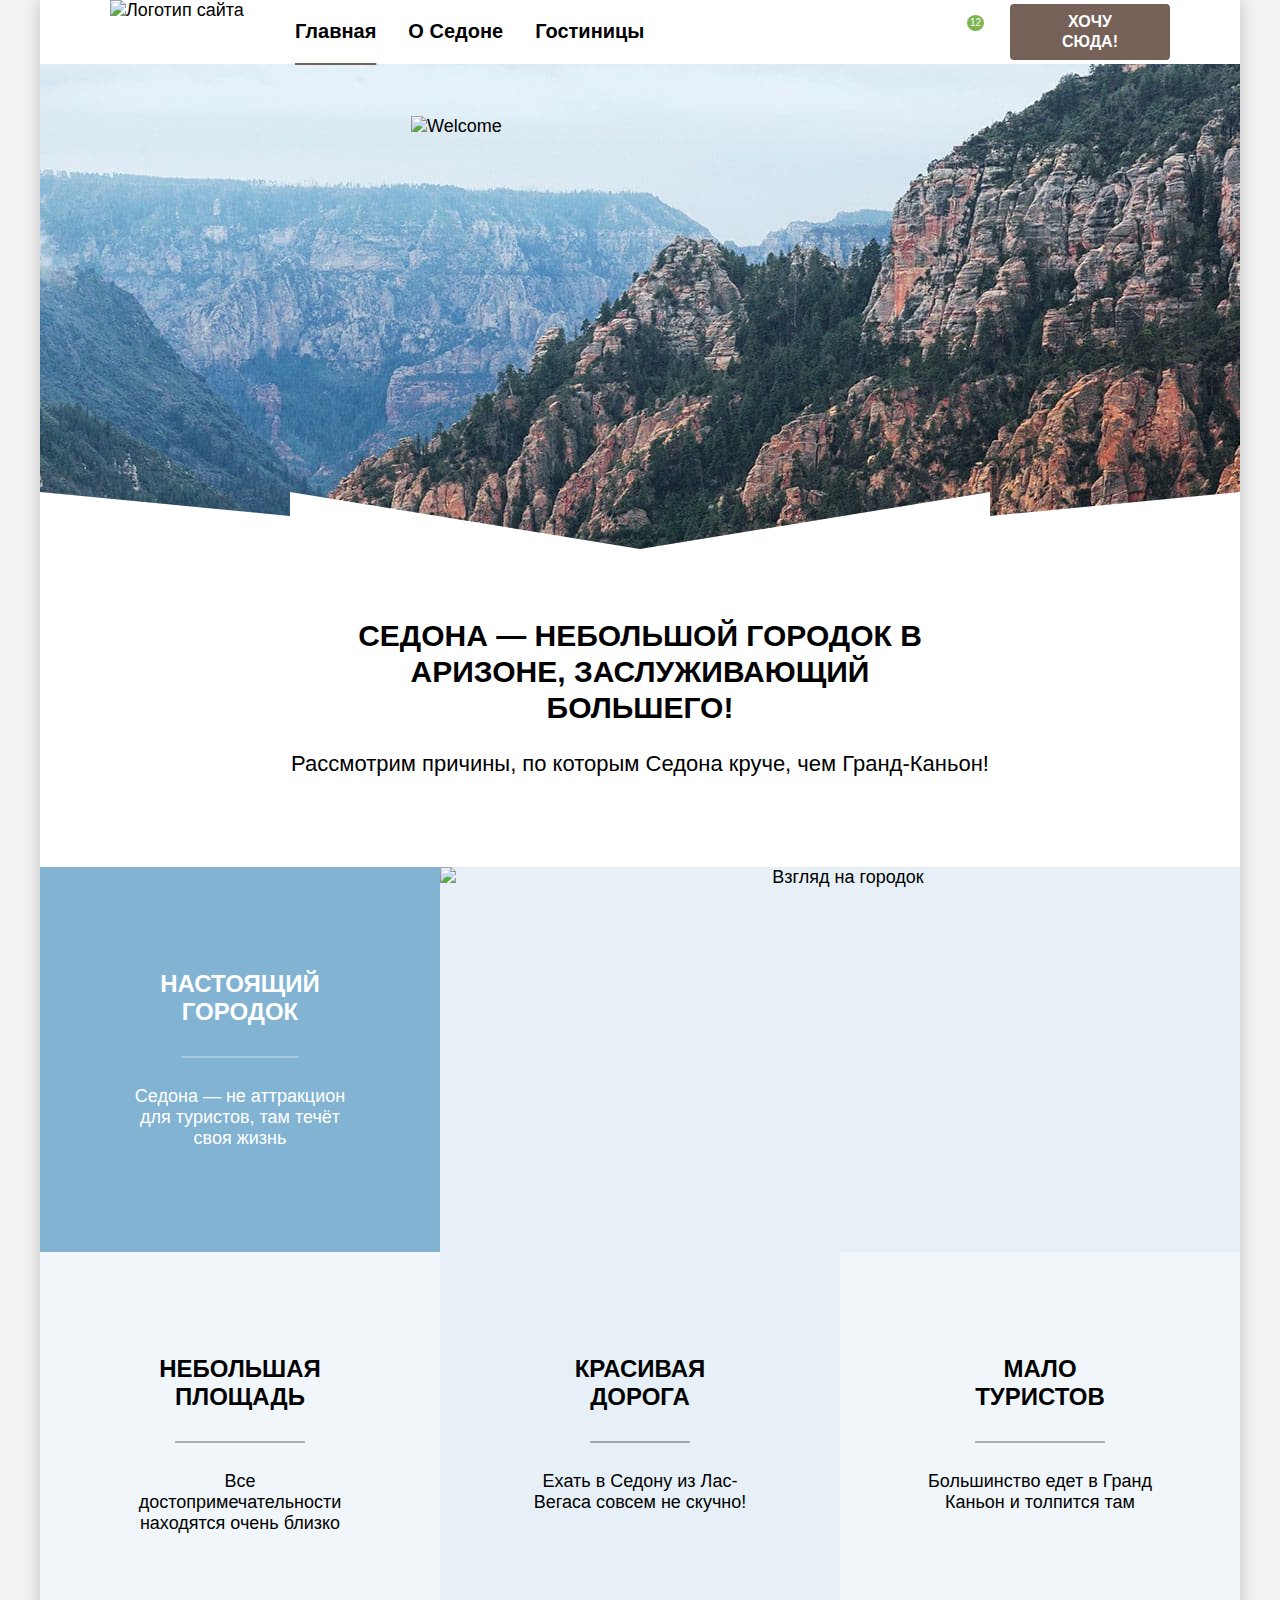
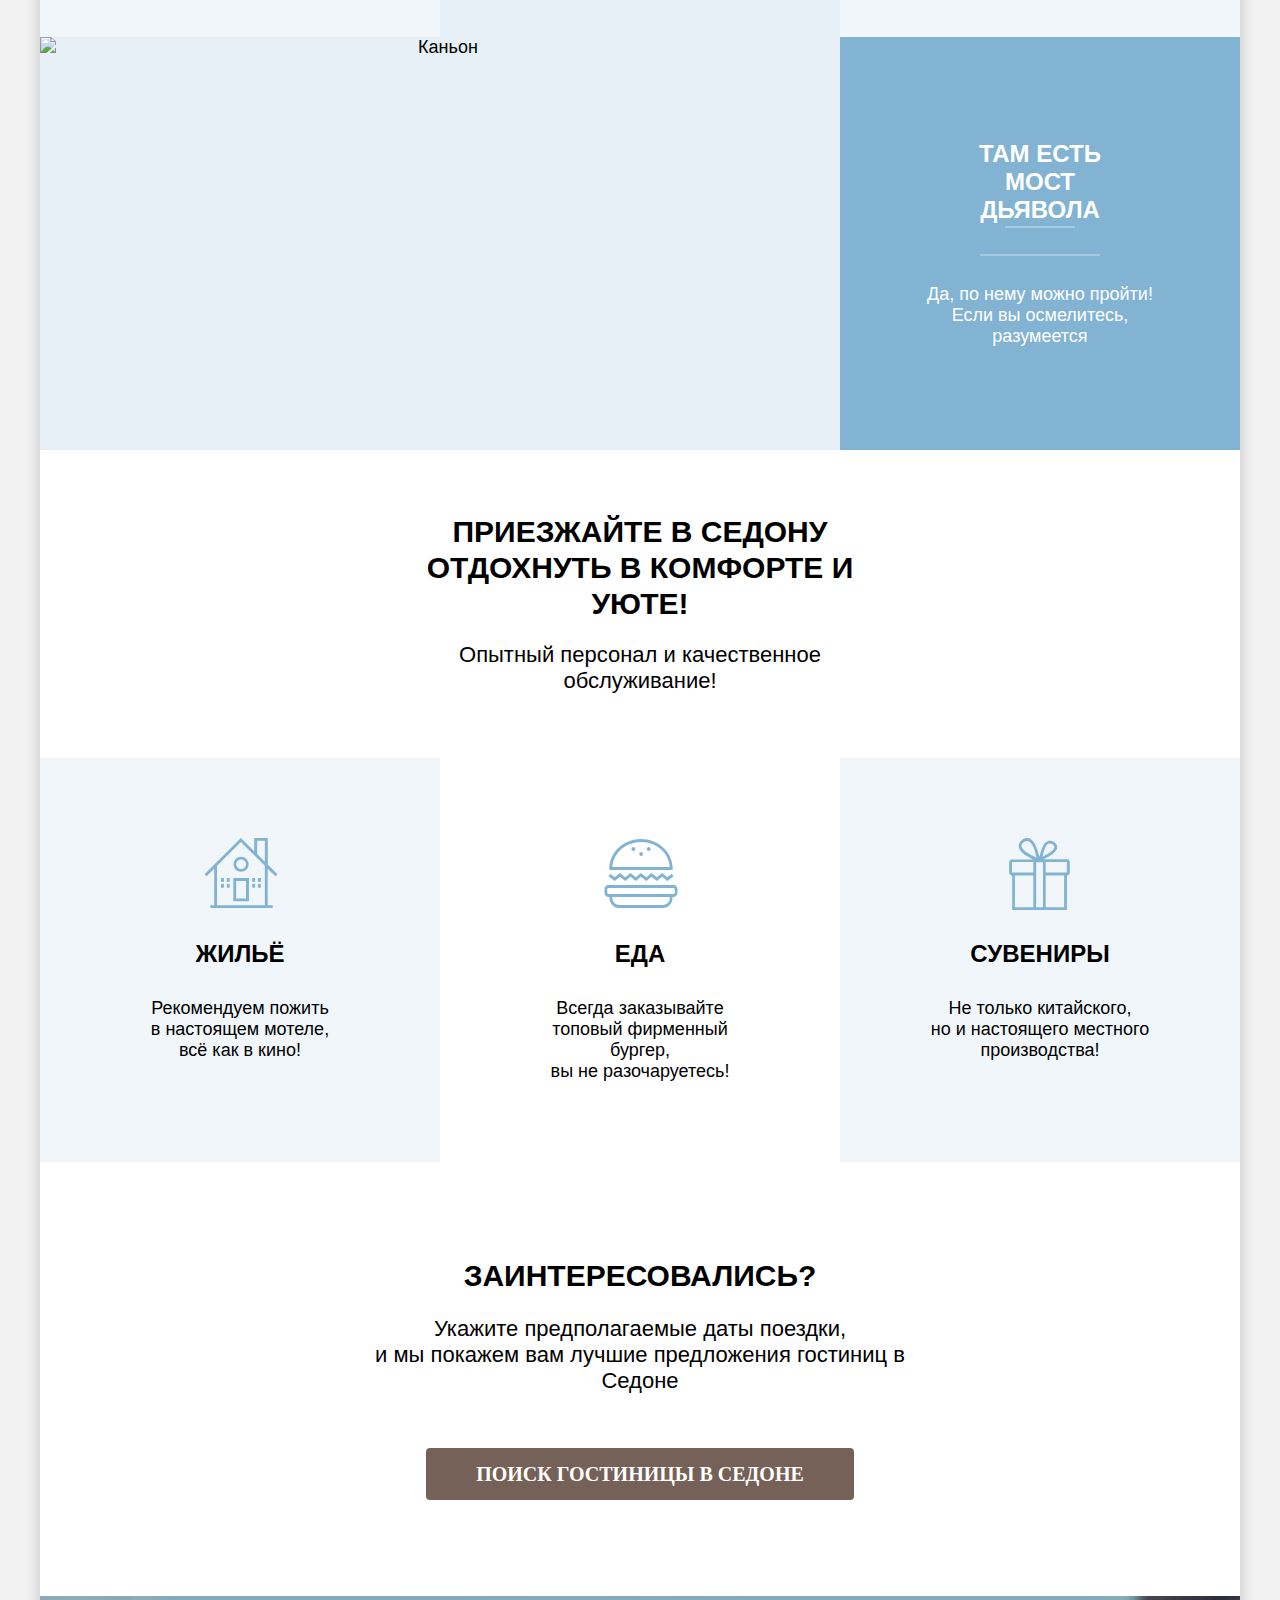
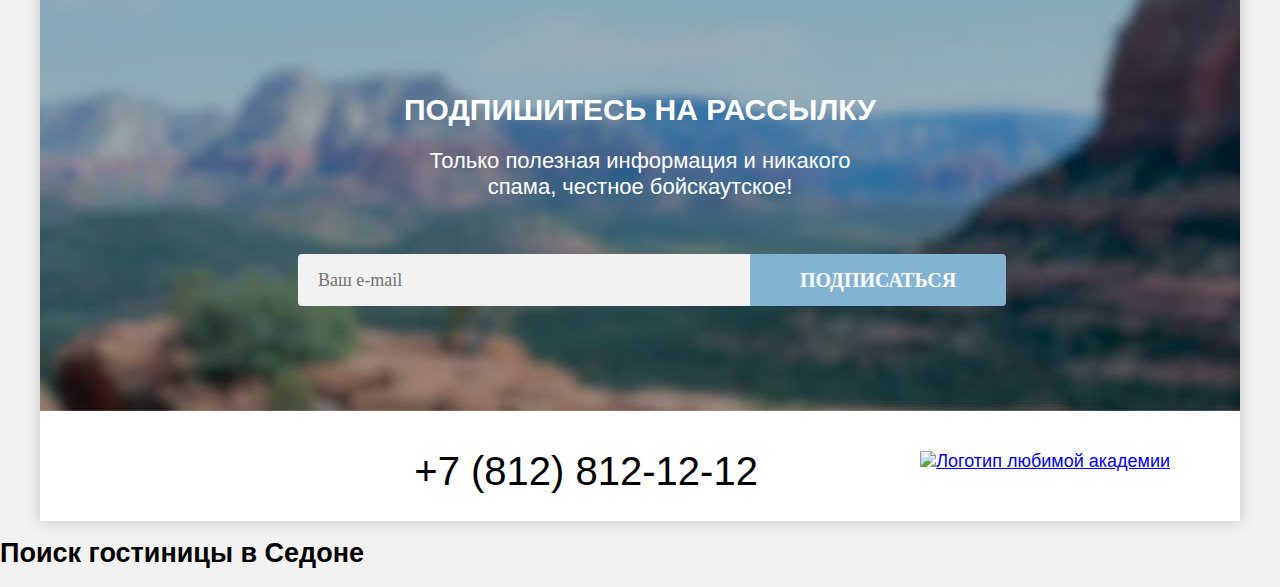
==== index.html @ cc803664 "Добавляет декоративные элементы и карточки на гридах" ====
<!DOCTYPE html>
<html lang="ru">
  <head>
    <meta charset="UTF-8" />
    <meta http-equiv="X-UA-Compatible" content="IE=edge" />
    <meta name="viewport" content="width=device-width, initial-scale=1.0" />
    <title>Седона</title>
    <link rel="stylesheet" href="styles/style.css" />
  </head>

  <body>
    <div class="page-container">
      <header class="main-header">
        <a class="header-logo">
          <img
            src="images/main-logo.svg"
            alt="Логотип сайта"
            width="140"
            height="70"
          />
        </a>
        <nav class="main-navigation">
          <ul class="navigation-list">
            <li class="navigation-item">
              <a href="#" class="navigation-link active">Главная</a>
            </li>
            <li class="navigation-item">
              <a href="#" class="navigation-link">О Седоне</a>
            </li>
            <li class="navigation-item">
              <a href="catalog.html" class="navigation-link">Гостиницы</a>
            </li>
          </ul>
          <ul class="additional-list">
            <li class="additional-item search-header">
              <a href="#" class="additional-link search-header">
                <span class="visually-hidden">Поиск</span>
              </a>
            </li>
            <li class="additional-item favorite">
              <a href="https://google.com" class="additional-link favorite">
                <span class="visually-hidden">Избранное</span>
                <span class="number-of-favorites">12</span>
              </a>
            </li>
            <li class="additional-item">
              <a class="want-button" href="#">Хочу сюда!</a>
            </li>
          </ul>
        </nav>
      </header>
      <main class="main-content">
        <h1 class="visually-hidden">Седона</h1>
        <section class="hero">
          <h2 class="visually-hidden">Приглашение посетить город</h2>
          <img
            src="images/welcome.svg"
            alt="Welcome"
            class="welcome"
            width="458"
            height="352"
          />
        </section>
        <section class="advantages">
          <h2 class="visually-hidden">Преимущества</h2>
          <p class="title-of-advantages">
            Седона — небольшой городок в Аризоне, заслуживающий большего!
          </p>
          <p class="reason-of-advantages">
            Рассмотрим причины, по которым Седона круче, чем Гранд-Каньон!
          </p>

          <ul class="advantages-list">
            <li class="advantages-item advantages-item--blue">
              <div class="contain-of-advantages">
                <h3 class="advantages-caption white-text">
                  Настоящий <span class="white-underline">городок</span>
                </h3>
                <p class="advantages-description white-text">
                  Седона — не аттракцион для туристов, там течёт своя жизнь
                </p>
              </div>
              <img
                class="advantages-image"
                src="images/advantages-item-1.jpg"
                alt="Взгляд на городок"
                width="800"
                height="385"
              />
            </li>
            <li class="advantages-item middle">
              <h3 class="advantages-caption black-text">
                Небольшая <span class="black-underline">площадь</span>
              </h3>
              <p class="advantages-description">
                Все достопримечательности находятся очень близко
              </p>
            </li>
            <li class="advantages-item middle">
              <h3 class="advantages-caption black-text">
                Красивая <span class="black-underline">дорога</span>
              </h3>
              <p class="advantages-description">
                Ехать в Седону из Лас-Вегаса совсем не скучно!
              </p>
            </li>
            <li class="advantages-item middle">
              <h3 class="advantages-caption black-text">
                Мало <span class="black-underline">туристов</span>
              </h3>
              <p class="advantages-description">
                Большинство едет в Гранд Каньон и толпится там
              </p>
            </li>
            <li class="advantages-item advantages-item--blue">
              <img
                class="advantages-image"
                src="images/advantages-item-2.jpg"
                alt="Каньон"
                width="800"
                height="385"
              />
              <div class="contain-of-advantages">
                <h3 class="advantages-caption white-text">
                  Там есть<br /><span class="white-underline"
                    >мост дьявола</span
                  >
                </h3>
                <p class="advantages-description white-text">
                  Да, по нему можно пройти! Если вы осмелитесь, разумеется
                </p>
              </div>
            </li>
          </ul>
        </section>
        <section class="recommendations">
          <h2 class="visually-hidden">Услуги</h2>
          <p class="services-text">
            Приезжайте в Седону отдохнуть в комфорте и уюте!
          </p>
          <p class="services-description">
            Опытный персонал и качественное обслуживание!
          </p>
          <ul class="services-list">
            <li class="services-item">
              <span class="services-icon home"></span>
              <h3 class="services-box-title">Жильё</h3>
              <p class="services-box-text">
                Рекомендуем пожить<br />
                в настоящем мотеле,<br />
                всё как в кино!
              </p>
            </li>
            <li class="services-item">
              <span class="services-icon food"></span>
              <h3 class="services-box-title">Еда</h3>
              <p class="services-box-text">
                Всегда заказывайте<br />
                топовый фирменный бургер,<br />
                вы не разочаруетесь!
              </p>
            </li>
            <li class="services-item">
              <span class="services-icon gift"></span>
              <h3 class="services-box-title">Сувениры</h3>
              <p class="services-box-text">
                Не только китайского,<br />
                но и настоящего местного производства!
              </p>
            </li>
          </ul>
        </section>

        <section class="search">
          <p class="search-title">Заинтересовались?</p>
          <p class="search-text">
            Укажите предполагаемые даты поездки,<br />
            и мы покажем вам лучшие предложения гостиниц в Седоне
          </p>
          <button href="#" class="hotel-search-btn">
            Поиск гостиницы в Седоне
          </button>
        </section>
      </main>
      <footer class="main-footer">
        <section class="subscribe">
          <h2 class="subscribe-title">Подпишитесь на рассылку</h2>
          <p class="subscribe-text">
            Только полезная информация и никакого спама, честное бойскаутское!
          </p>
          <form
            class="subscribe-form"
            action="https://echo.htmlacademy.ru/"
            method="post"
          >
            <label class="visually-hidden" for="subscribe-email">Email</label>
            <div class="email-wrapper">
              <input
                class="email-field"
                placeholder="Ваш e-mail"
                type="email"
                name="subscribe-email"
                id="subscribe-email"
                required
              />
              <button class="subscribe-button" type="submit">
                Подписаться
              </button>
            </div>
          </form>
        </section>
        <section class="footer-contain">
          <ul class="social-list">
            <li class="social-item">
              <a href="#" class="social-link vk">
                <span class="visually-hidden">Вконтакте</span>
              </a>
            </li>
            <li class="social-item">
              <a href="" class="social-link tg"
                ><span class="visually-hidden">Телеграм</span></a
              >
            </li>
            <li class="social-item">
              <a href="" class="social-link yt"
                ><span class="visually-hidden">Ютуб</span></a
              >
            </li>
          </ul>
          <a class="footer-phone" href="tel:+78128121212">+7 (812) 812-12-12</a>
          <a href="https://htmlacademy.ru" class="htmlacademy-logo">
            <img
              src="images/html-academy-logo.svg"
              alt="Логотип любимой академии"
              width="115"
              height="33"
            />
          </a>
        </section>
      </footer>
    </div>
    <div class="modal">
      <h2 class="modal-">Поиск гостиницы в Седоне</h2>
    </div>
  </body>
</html>
---- styles/style.css ----
@font-face {
  font-family: "PT Sans";
  font-style: normal;
  font-weight: 400;

  src: url("../fonts/ptsans-400.woff2") format("woff2");
  font-display: swap;
}

@font-face {
  font-family: "PT Sans";
  font-style: normal;
  font-weight: 700;
  src: url("../fonts/ptsans-700.woff2") format("woff2");
  font-display: swap;
}

html {
  height: 100%;
}

body {
  margin: 0;
  display: flex;
  flex-direction: column;
  min-height: 100%;
  font-family: "PT Sans", sans-serif;
  font-size: 18px;
  line-height: 21px;
  background: #f2f2f2;
}

.visually-hidden {
  position: absolute;
  width: 1px;
  height: 1px;
  margin: -1px;
  border: 0;
  padding: 0;
  white-space: nowrap;
  clip-path: inset(100%);
  clip: rect(0 0 0 0);
  overflow: hidden;
}

.page-container {
  flex-grow: 1;
  background: #ffffff;
  margin: 0 auto;
  width: 1200px;
  box-shadow: 0 0 15px rgba(0, 0, 0, 0.2);
}

.main-header {
  display: flex;
  width: 1200px;
  position: relative;
  padding-left: 239px;
  box-sizing: border-box;
}

.main-navigation {
  display: flex;
  width: 100%;
  justify-content: space-between;
  padding-right: 70px;
}

.header-logo {
  position: absolute;
  top: 0;
  left: 70px;
}

.navigation-list {
  list-style: none;
  margin: 0;
  padding: 0;
  display: flex;
  width: 500px;
  flex-wrap: wrap;
}

.navigation-link {
  display: block;
  font-size: 20px;
  line-height: 24px;
  text-decoration: none;
  color: #000000;
  font-weight: bold;
  text-align: center;
  padding: 19px 16px 21px;
}

.active {
  text-decoration: underline;
  text-decoration-color: #756257;
  text-decoration-thickness: 2px;
  text-underline-offset: 20px;
  text-underline-position: under;
}

.additional-list {
  list-style: none;
  margin: 0;
  padding: 0;
  display: flex;
  width: 268px;
  justify-content: flex-end;
  align-items: center;
}
.additional-link {
  width: 20px;
  height: 20px;
  padding: 22px 12px;
}
.additional-link.favorite {
  display: block;
  background-image: url("../images/icons/favorite.svg");
  background-repeat: no-repeat;
  background-position: center;
  position: relative;
}

.number-of-favorites {
  font-size: 10px;
  line-height: 10px;
  background-color: #7db54f;
  border-radius: 50%;
  padding: 3px 3px 3px 3px;
  position: absolute;
  right: 6px;
  bottom: 33px;
  color: white;
}

.search-header {
  display: block;
  background-image: url("../images/icons/search.svg");
  background-repeat: no-repeat;
  background-position: center;
}

.want-button {
  display: block;
  font-size: 16px;
  line-height: 20px;
  background-color: #756157;
  color: white;
  text-decoration: none;
  font-weight: 700;
  text-align: center;
  text-transform: uppercase;
  padding: 8px 34px;
  border-radius: 4px;
  margin-left: 20px;
}

.hero {
  min-height: 485px;
  background-color: #422110;
  background-image: url("../images/hero-triangle.svg"),
    url("../images/hero-background.jpg");
  background-repeat: no-repeat, no-repeat;
  background-position: left bottom, center top;
  background-size: 1200px 57px, cover;
  padding-top: 52px;
  padding-bottom: 81px;
  box-sizing: border-box;
}

.welcome {
  display: block;
  margin: 0 auto;
}

.advantages {
  padding: 69px 0 0;
}

.title-of-advantages {
  font-size: 30px;
  line-height: 36px;
  font-weight: bold;
  text-transform: uppercase;
  width: 620px;
  text-align: center;
  margin: 0 290px 25px 290px;
}

.reason-of-advantages {
  text-align: center;
  font-size: 22px;
  line-height: 26px;
  margin: 25px 216px 90px;
}

.advantages-list {
  list-style: none;
  padding: 0;
  margin: 0;
  width: 1200px;
  display: flex;
  flex-wrap: wrap;
}

.advantages-item {
  width: 400px;
  /* min-height: 385px; */
  background-color: rgba(131, 179, 211, 0.2);

  text-align: center;
  box-sizing: border-box;
}
.advantages-item.middle {
  padding: 103px 85px;
}
.advantages-item:nth-child(even) {
  background-color: rgba(131, 179, 211, 0.12);
}

.advantages-item--blue {
  width: 1200px;
  display: flex;
}

.advantages-item.blue:last-child {
  flex-direction: row;
}

.contain-of-advantages {
  width: 400px;
  /* min-height: 385px; */
  text-align: center;
  background-color: #82b3d3;
  padding: 103px 85px;
}

.advantages-image {
  height: 100%;
  object-fit: cover;
}

.middle-advantages {
  display: flex;
}

.advantages-caption {
  font-size: 24px;
  line-height: 28px;
  text-transform: uppercase;
  margin: 0 auto;
  width: 175px;
}

.advantages-caption.white-text {
  color: white;
  padding-bottom: 30px;
  margin-bottom: 30px;
}

.advantages-caption.black-text {
  padding-bottom: 30px;
  margin-bottom: 30px;
}

.white-underline {
  text-decoration: underline;
  text-decoration-color: rgba(255, 255, 255, 0.3);
  text-decoration-thickness: 2px;
  text-underline-offset: 30px;
  text-underline-position: under;
}

.black-underline {
  text-decoration: underline;
  text-decoration-color: rgba(0, 0, 0, 0.3);
  text-decoration-thickness: 2px;
  text-underline-offset: 30px;
  text-underline-position: under;
}

.advantages-description {
  width: 230px;
  margin: 0 auto;
}

.advantages-description.white-text {
  color: white;
}

.services-text {
  text-align: center;
  margin: 64px auto 20px auto;
  width: 505px;
  font-size: 30px;
  line-height: 36px;
  font-weight: bold;
  text-transform: uppercase;
}

.services-description {
  width: 490px;
  text-align: center;
  margin: 20px auto 64px auto;
  font-size: 22px;
  line-height: 26px;
}

.services-list {
  list-style: none;
  padding: 0;
  margin: 0;
  display: flex;
  text-align: center;
}

.services-item {
  padding: 80px 85px;
  box-sizing: border-box;
}
.services-item:nth-child(odd) {
  background-color: rgba(131, 179, 211, 0.12);
}
.services-box-title {
  font-size: 24px;
  line-height: 28px;
  font-weight: bold;
  text-transform: uppercase;
  margin: 0;
  margin-top: 30px;
  margin-bottom: 30px;
  box-sizing: border-box;
}

.services-box-text {
  font-size: 18px;
  line-height: 21px;
  width: 230px;
  padding: 0;
  margin: 0;
  box-sizing: border-box;
}
.services-icon {
  display: block;
  width: 75px;
  height: 72px;
  margin: 0 auto;
}
.services-icon.home {
  background-image: url("../images/icons/servise-home-icon.svg");
  background-repeat: no-repeat;
  background-size: contain;
}
.services-icon.food {
  background-image: url("../images/icons/food-icon.svg");
  background-repeat: no-repeat;
  background-size: contain;
}
.services-icon.gift {
  background-image: url("../images/icons/gift-icon.svg");
  background-repeat: no-repeat;
  background-size: contain;
}
.search {
  padding: 96px 304px;
}

.search-title {
  font-size: 30px;
  line-height: 36px;
  font-weight: bold;
  text-transform: uppercase;
  text-align: center;
  margin: 0;
}

.search-text {
  font-size: 22px;
  line-height: 26px;
  text-align: center;

  margin-bottom: 54px;
}

.hotel-search-btn {
  display: block;
  font-family: "PT Sans";
  font-size: 20px;
  line-height: 36px;
  font-weight: bold;
  text-decoration: none;
  background-color: #756157;
  color: white;
  text-transform: uppercase;
  padding: 8px 50px;
  border-radius: 4px;
  margin: 0 auto;
  border-width: 0;
}

.subscribe {
  min-height: 415px;
  background-color: #422110;
  background-image: url("../images/subscribe-background.jpg");
  background-repeat: no-repeat;
  background-position: center top;
  background-size: 1200px 415px, cover;
  padding-top: 96px;
  padding-bottom: 104px;
  box-sizing: border-box;
  text-align: center;
}

.subscribe-title {
  margin-top: 0;
  margin-bottom: 20px;
  font-size: 30px;
  line-height: 36px;
  font-weight: bold;
  text-transform: uppercase;
  color: white;
}

.subscribe-text {
  margin: 20px auto 54px auto;
  font-size: 22px;
  line-height: 26px;
  color: white;
  width: 475px;
}
.email-field {
  font-size: 18px;
  line-height: 24px;
}

.footer-contain {
  width: 1200px;
  display: flex;
  box-sizing: border-box;
  padding: 40px 70px 30px 70px;
  justify-content: space-between;
}

.social-list {
  list-style: none;
  margin: 0;
  padding: 0;
  padding-top: 15px;
  padding-bottom: 5px;
  width: 142px;
  display: flex;
}

.social-link {
  display: block;

  padding-right: 10px;
  padding-left: 10px;
}
.social-link.vk {
  width: 24px;
  height: 14px;
  background-image: url("../images/social-icons/vk.svg");
  background-repeat: no-repeat;
  background-size: contain;
}

.footer-phone {
  font-size: 40px;
  line-height: 40px;
  text-decoration: none;
  color: black;
}

.social-link.tg {
  width: 18px;
  height: 16px;
  background-image: url("../images/social-icons/telegram.svg");
  background-repeat: no-repeat;
  background-size: contain;
}

.social-link.yt {
  width: 22px;
  height: 17px;
  background-image: url("../images/social-icons/youtube.svg");
  background-repeat: no-repeat;
  background-size: contain;
}

/*catalog*/
.main-filter {
  min-height: 415px;
  background-color: #422110;
  background-image: url("../images/filter.jpg");
  background-repeat: no-repeat;
  background-position: center top;
  background-size: 1200px 415px, cover;
  box-sizing: border-box;
  padding-top: 35px;
}

.hotel-filter {
  display: flex;
  color: white;
  align-items: center;
  padding: 40px 70px 70px;
  justify-content: space-between;
}

.inner-title {
  font-size: 60px;
  line-height: 78px;
  margin: 0;
  color: white;
  margin-left: 70px;
}

.breadcrumbs {
  display: flex;
  list-style: none;
  color: white;
  padding: 0;
  margin: 0 0 0 67px;
}

.breadcrumbs-item {
  display: inline;
  font-weight: 400;
  font-size: 16px;
  line-height: 21px;
  position: relative;
  padding-right: 13px;
  margin-right: 11px;
}

.breadcrumbs-item::before {
  content: "";
  position: absolute;
  right: 0;
  top: 5px;
  background-image: url("../images/icons/arrow-icon.svg");
  background-repeat: no-repeat;
  background-position: left;
  width: 7px;
  height: 10px;
}

.breadcrumbs-item:last-child::before {
  display: none;
}

.home-icon {
  display: block;
  width: 20px;
  height: 20px;
  background-image: url("../images/icons/home-icon.svg");
  background-repeat: no-repeat;
  background-position: 3px 3px;
}

/* .arrow-icon {
  background-image: url("../images/icons/arrow-icon.svg");
  background-repeat: no-repeat;
  background-position: left;
} */

.facilities-group {
  border: none;
  padding: 0;
}

.type-house-group {
  border: none;
  padding: 0;
}

.value-group {
  border: none;
  display: block;
  padding: 0;
  align-self: flex-start;
}

.facilities-list {
  list-style: none;
  padding: 0;
  margin: 0;
}

.type-house-list {
  list-style: none;
  padding: 0;
  margin: 0;
}

.facilities-title {
  font-size: 20px;
  line-height: 24px;
  font-weight: bold;
  margin-bottom: 32px;
}

.type-house-title {
  font-size: 20px;
  line-height: 24px;
  font-weight: bold;
  margin-bottom: 32px;
}

.value-title {
  font-size: 20px;
  line-height: 24px;
  font-weight: bold;
  margin-bottom: 32px;
}

.control-input {
  font-family: "PT Sans";
  font-size: 18px;
  line-height: 23px;
  margin-bottom: 16px;
}

.button-wrapper {
  display: flex;
  flex-wrap: wrap;
  width: 191px;
  box-sizing: border-box;
  align-items: center;
}

.apply-button {
  font-family: "PT Sans";
  font-size: 16px;
  line-height: 20px;
  font-weight: bold;
  text-transform: uppercase;
  background-color: #82b3d3;
  color: white;
  border: none;
  padding: 8px 50px;
  margin-bottom: 32px;
}

.reset-button {
  font-family: "PT Sans";
  font-size: 16px;
  line-height: 20px;
  font-weight: bold;
  text-transform: uppercase;
  color: white;
  border: none;
  background-color: transparent;
  padding: 8px 57.5px;
}

.value-wrapper {
  display: flex;
  width: 288px;
  flex-direction: row;
  align-items: flex-start;
}

.value-from {
  width: 100px;
  margin: 0;
  padding: 0;
  font-family: "PT Sans";
  font-size: 18px;
  font-weight: bold;
  line-height: 24px;
  border: none;
  border-radius: 4px 0 0 4px;
}

.value-to {
  width: 100px;
  margin: 0;
  padding: 0;
  font-family: "PT Sans";
  font-size: 18px;
  font-weight: bold;
  line-height: 24px;
  border: none;
  border-radius: 0 4px 4px 0;
}

.catalog {
  padding: 50px 70px 60px 70px;
  box-sizing: border-box;
}

.sorting {
  display: flex;
  justify-content: space-between;
  margin-bottom: 40px;
  align-items: center;
}

.distribution-list {
  display: flex;
  padding: 0;
  list-style: none;
}

.distribution-link-table {
  flex-grow: 1;
  background-image: url("../images/");
}

.distribution-link-big {
  flex-grow: 1;
}

.distribution-link-list {
  flex-grow: 1;
}

.title-of-sorting {
  font-size: 30px;
  line-height: 36px;
  text-transform: uppercase;
  margin: 0;
}

.drop-down {
  font-family: "PT Sans";
  width: 292px;
  font-size: 18px;
  line-height: 21px;
  padding: 14px 131px 14px 20px;
}

.cards-of-catalog {
  list-style: none;
  margin: 0;
  display: flex;
  flex-wrap: wrap;
  padding-left: 0;
  border-bottom: 1px solid #e6e6e6;
}

.card {
  border: 1px solid #e6e6e6;
  border-radius: 4px;
  margin-right: 20px;
  margin-bottom: 20px;
  padding: 20px;
  width: 340px;
  box-sizing: border-box;

  display: grid;
  flex-direction: column;
  grid-template-columns: 1fr 1fr;
  column-gap: 20px;
  row-gap: 16px;
  grid-template-areas:
    "card-link card-link"
    "hotel-text price"
    "more favorite"
    "stars rating";
  align-items: center;
}

.card:nth-child(3) {
  margin-right: 0;
}

.card-link {
  text-decoration: none;
  color: black;
  display: flex;
  flex-direction: column;
  grid-area: card-link;
}
.hotel-text {
  grid-area: hotel-text;
  margin: 0;
}
.price {
  grid-area: price;
  margin: 0;
  justify-self: end;
}
.image-of-card {
  order: 0;
  margin-bottom: 16px;
}

.title-of-card {
  font-size: 24px;
  line-height: 28px;
  order: 1;
  margin: 0;
}

.more {
  font-size: 16px;
  line-height: 20px;
  font-weight: bold;
  text-decoration: none;
  text-transform: uppercase;
  background-color: #756157;
  border-radius: 4px;
  padding: 8px 26px;
  color: white;
  grid-area: more;
}

.favorite-button {
  font-family: "PT Sans";
  background-color: #82b3d3;
  border: none;
  font-size: 16px;
  line-height: 20px;
  font-weight: bold;
  text-transform: uppercase;
  color: white;
  padding: 8px 20px;
  border-radius: 4px;
  text-decoration: none;
  box-sizing: border-box;
  grid-area: favorite;
}

.favorite-button.active-button {
  background-color: #7db54f;
  padding: 8px 18px;
}

.rating-wrapper {
  display: flex;
  justify-content: space-between;
  align-items: center;
}

.rating {
  background-color: #f2f2f2;
  padding: 9px 22px 8px 23px;
  font-size: 16px;
  line-height: 20px;
  text-transform: uppercase;
  margin: 0;
  border-radius: 4px;
  grid-area: rating;
}
.stars-list {
  display: flex;
  padding: 0;
  margin: 0;
  list-style: none;
  width: 140px;
  box-sizing: border-box;
  padding-right: 50px;
  grid-area: stars;
}
.stars-item {
  width: 18px;
  height: 17px;
  margin-right: 6px;
  background-image: url("../images/icons/star.svg");
  background-repeat: no-repeat;
  background-position: center;
  background-size: contain;
}

.pagination {
  list-style: none;
  padding: 0;
  margin: 0;
  display: flex;
  align-items: center;
  margin-left: 0;
  margin-top: 40px;
}

.button-of-pagination {
  font-size: 20px;
  line-height: 36px;
  color: white;
  font-weight: bold;
  text-decoration: none;
  display: block;
  min-width: 60px;
  height: 60px;
  padding-top: 11px;
  box-sizing: border-box;
  text-align: center;
  background-color: #82b3d3;
  margin-right: 8px;
  border-radius: 4px;
  padding: 11px 10px;
}

.button-of-pagination.active-button-of-pagination {
  background-color: #f2f2f2;
  color: black;
}

.button-of-pagination.etc {
  background-color: #ffffff;
  color: black;
}

.subscribe-form {
  display: flex;
}

.email-wrapper {
  display: flex;
  width: 684px;
  margin: 0 auto;
}

.email-field {
  width: 452px;
  padding: 14px 345px 14px 20px;

  font-family: "PT Sans";
  font-size: 18px;
  line-height: 24px;
  border: none;
  background-color: #f2f2f2;
  margin-right: 0;
  box-sizing: border-box;
  border-radius: 4px 0 0 4px;
}

.subscribe-button {
  font-family: "PT Sans";
  font-size: 20px;
  line-height: 36px;
  text-transform: uppercase;
  font-weight: bold;
  color: white;
  padding: 8px 50px;
  background-color: #82b3d3;
  border: none;
  margin-left: 0;
  box-sizing: border-box;
  border-radius: 0 4px 4px 0;
}

.inner-subscribe {
  min-height: 415px;
  background-color: white;

  background-position: center top;
  background-size: 1200px 415px, cover;
  padding-top: 96px;
  padding-bottom: 104px;
  box-sizing: border-box;
  text-align: center;
}

.inner-subscribe-title {
  margin-left: auto;
  margin-right: auto;
  margin-top: 0;
  margin-bottom: 20px;
  font-size: 30px;
  line-height: 36px;
  font-weight: bold;
  text-transform: uppercase;
  color: black;
}

.inner-subscribe-text {
  margin: 20px auto 54px auto;
  font-size: 22px;
  line-height: 26px;
  color: black;
  width: 475px;
}
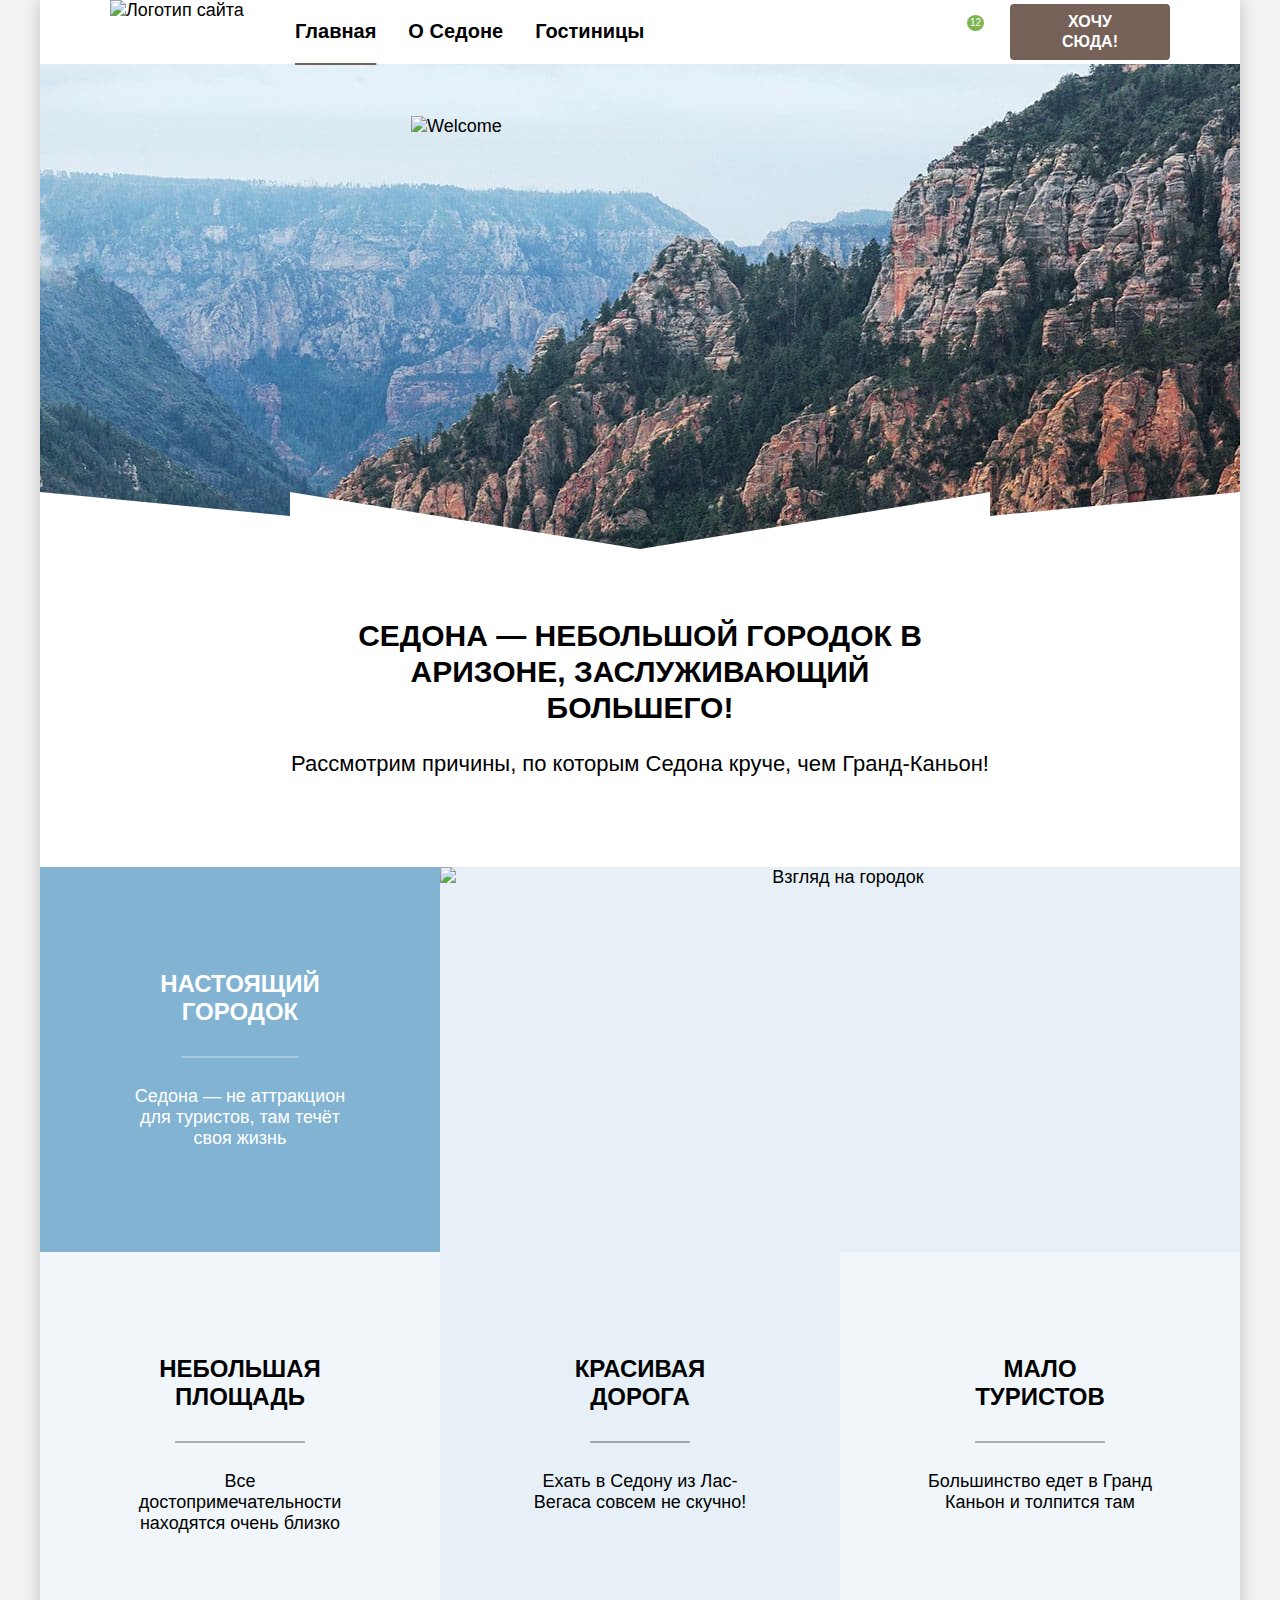
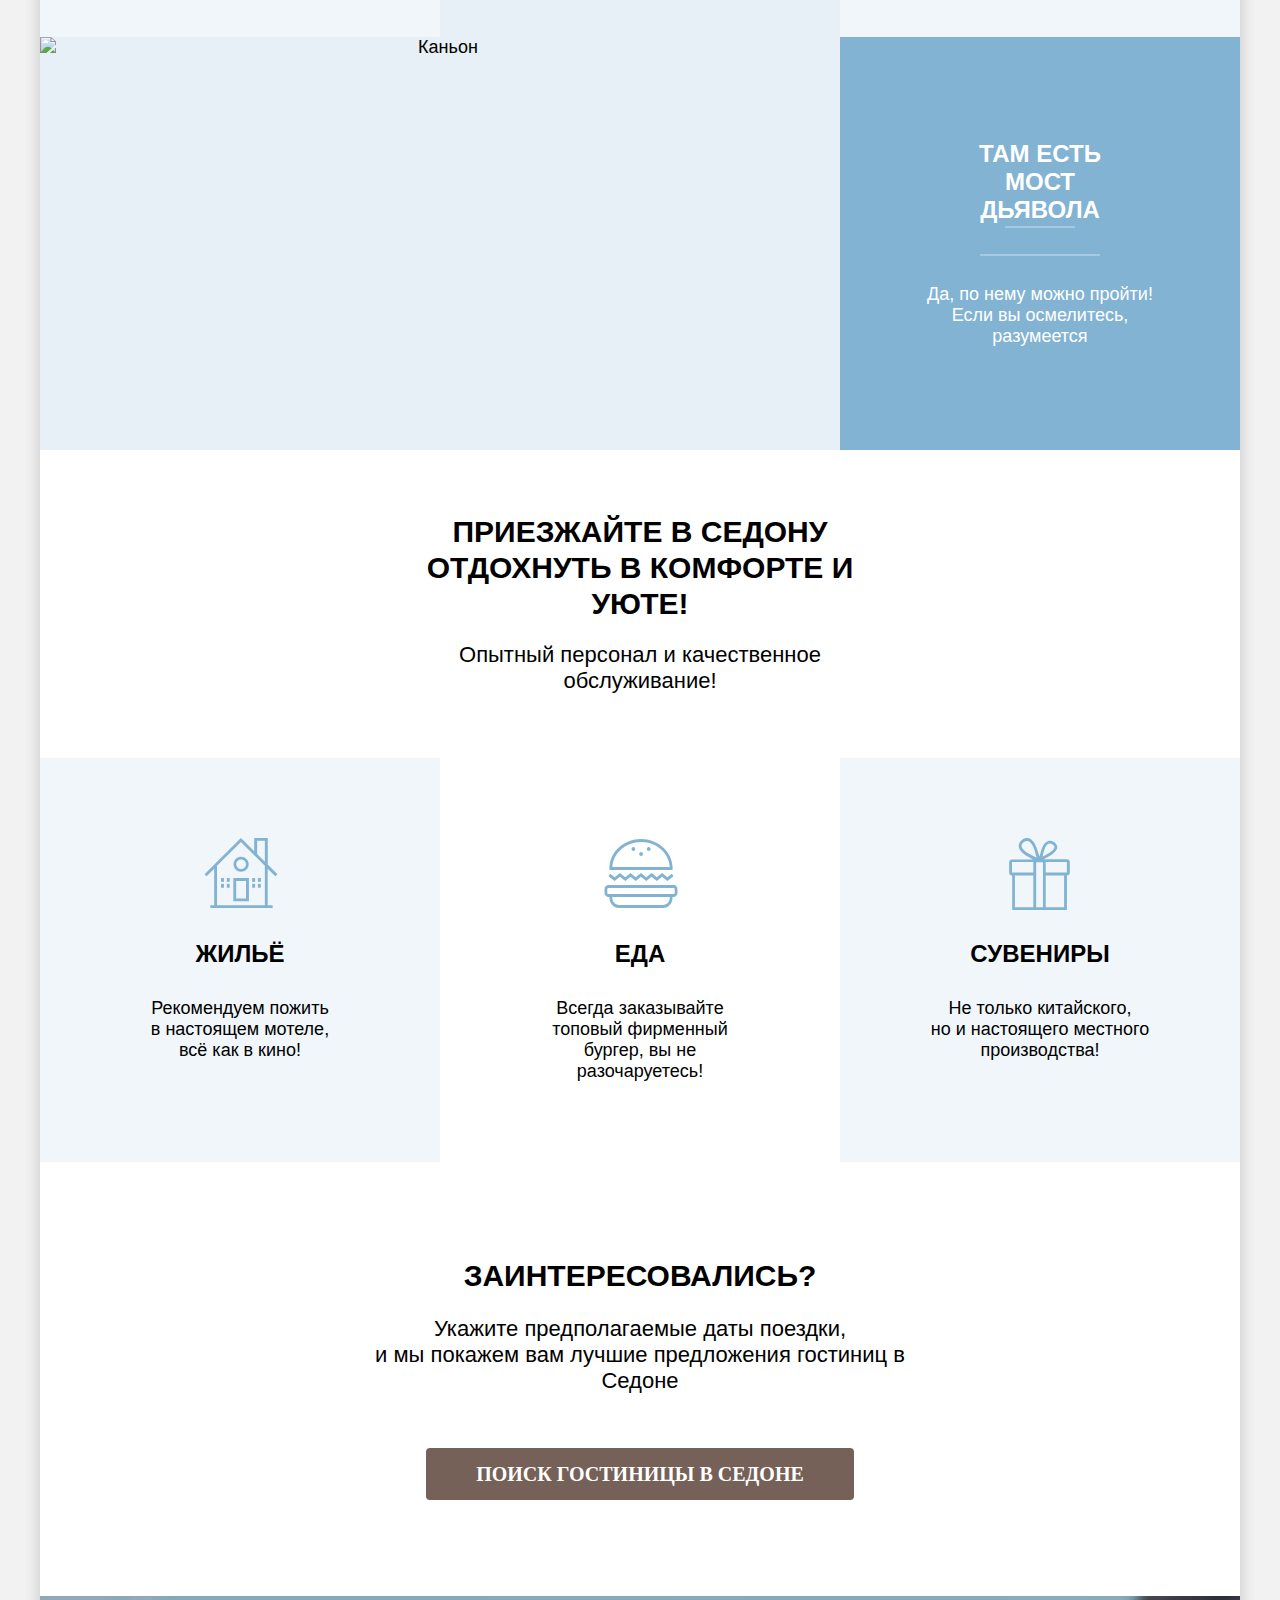
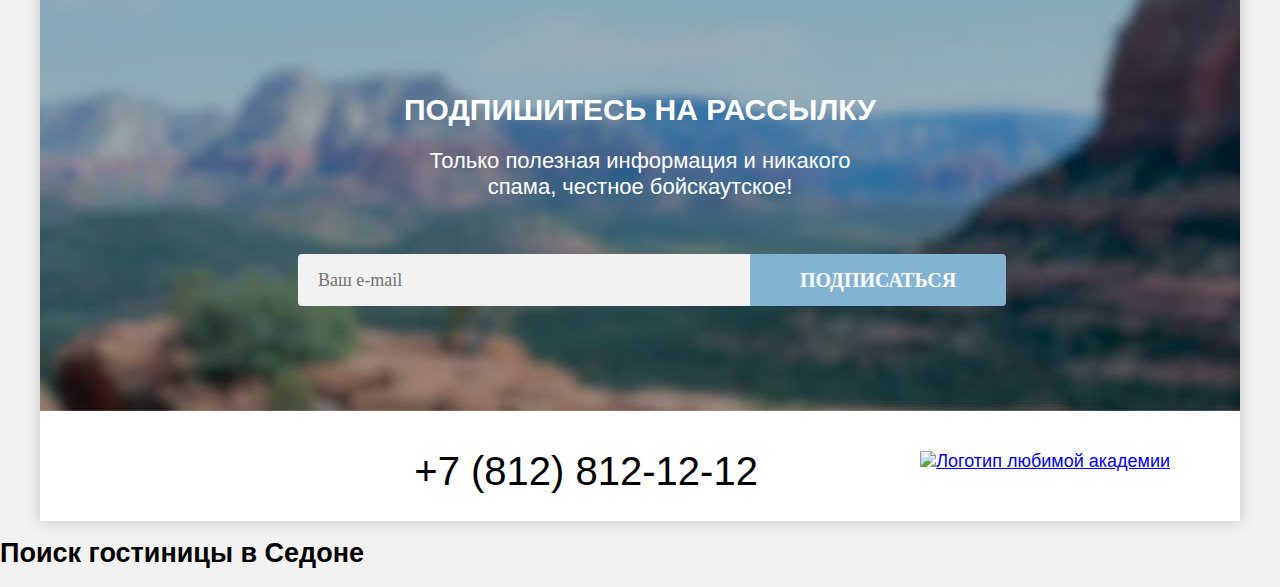
==== commit 73e9297e: "Добавляет изменения в проект" ====
--- a/index.html
+++ b/index.html
@@ -133,6 +133,7 @@
             </li>
           </ul>
         </section>
+
         <section class="recommendations">
           <h2 class="visually-hidden">Услуги</h2>
           <p class="services-text">
@@ -142,8 +143,7 @@
             Опытный персонал и качественное обслуживание!
           </p>
           <ul class="services-list">
-            <li class="services-item">
-              <span class="services-icon home"></span>
+            <li class="services-item home">
               <h3 class="services-box-title">Жильё</h3>
               <p class="services-box-text">
                 Рекомендуем пожить<br />
@@ -151,17 +151,13 @@
                 всё как в кино!
               </p>
             </li>
-            <li class="services-item">
-              <span class="services-icon food"></span>
+            <li class="services-item food">
               <h3 class="services-box-title">Еда</h3>
               <p class="services-box-text">
-                Всегда заказывайте<br />
-                топовый фирменный бургер,<br />
-                вы не разочаруетесь!
-              </p>
-            </li>
-            <li class="services-item">
-              <span class="services-icon gift"></span>
+                Всегда заказывайте топовый фирменный бургер, вы не разочаруетесь!
+              </p>
+            </li>
+            <li class="services-item gift">
               <h3 class="services-box-title">Сувениры</h3>
               <p class="services-box-text">
                 Не только китайского,<br />
--- a/styles/style.css
+++ b/styles/style.css
@@ -313,12 +313,35 @@
   margin: 0;
   display: flex;
   text-align: center;
+  flex-wrap: wrap;
 }
 
 .services-item {
   padding: 80px 85px;
   box-sizing: border-box;
-}
+  width: 400px;
+}
+
+.services-item::before {
+  content: "";
+  display: block;
+  width: 75px;
+  height: 72px;
+  margin: 0 auto;
+  background-repeat: no-repeat;
+  background-size: contain;
+}
+
+.home::before {
+  background-image: url("../images/icons/servise-home-icon.svg");
+}
+.food::before {
+  background-image: url("../images/icons/food-icon.svg");
+}
+.gift::before {
+  background-image: url("../images/icons/gift-icon.svg");
+}
+
 .services-item:nth-child(odd) {
   background-color: rgba(131, 179, 211, 0.12);
 }
@@ -338,7 +361,7 @@
   line-height: 21px;
   width: 230px;
   padding: 0;
-  margin: 0;
+  margin: 0 auto;
   box-sizing: border-box;
 }
 .services-icon {
@@ -347,21 +370,7 @@
   height: 72px;
   margin: 0 auto;
 }
-.services-icon.home {
-  background-image: url("../images/icons/servise-home-icon.svg");
-  background-repeat: no-repeat;
-  background-size: contain;
-}
-.services-icon.food {
-  background-image: url("../images/icons/food-icon.svg");
-  background-repeat: no-repeat;
-  background-size: contain;
-}
-.services-icon.gift {
-  background-image: url("../images/icons/gift-icon.svg");
-  background-repeat: no-repeat;
-  background-size: contain;
-}
+
 .search {
   padding: 96px 304px;
 }
@@ -753,7 +762,7 @@
 
   display: grid;
   flex-direction: column;
-  grid-template-columns: 1fr 1fr;
+  grid-template-columns: 140px 140px;
   column-gap: 20px;
   row-gap: 16px;
   grid-template-areas:
@@ -847,23 +856,32 @@
   grid-area: rating;
 }
 .stars-list {
-  display: flex;
-  padding: 0;
-  margin: 0;
-  list-style: none;
-  width: 140px;
-  box-sizing: border-box;
-  padding-right: 50px;
+  padding: 0;
+  margin: 0;
+
   grid-area: stars;
-}
-.stars-item {
+  background: url("../images/icons/star.svg") space 0 0;
+  height: 17px;
+}
+
+.stars-list--one {
   width: 18px;
-  height: 17px;
-  margin-right: 6px;
-  background-image: url("../images/icons/star.svg");
-  background-repeat: no-repeat;
-  background-position: center;
-  background-size: contain;
+}
+
+.stars-list--two {
+  width: 50px;
+}
+
+.stars-list--three {
+  width: 70px;
+}
+
+.stars-list--four {
+  width: 88px;
+}
+
+.stars-list--five {
+  width: 80px;
 }
 
 .pagination {
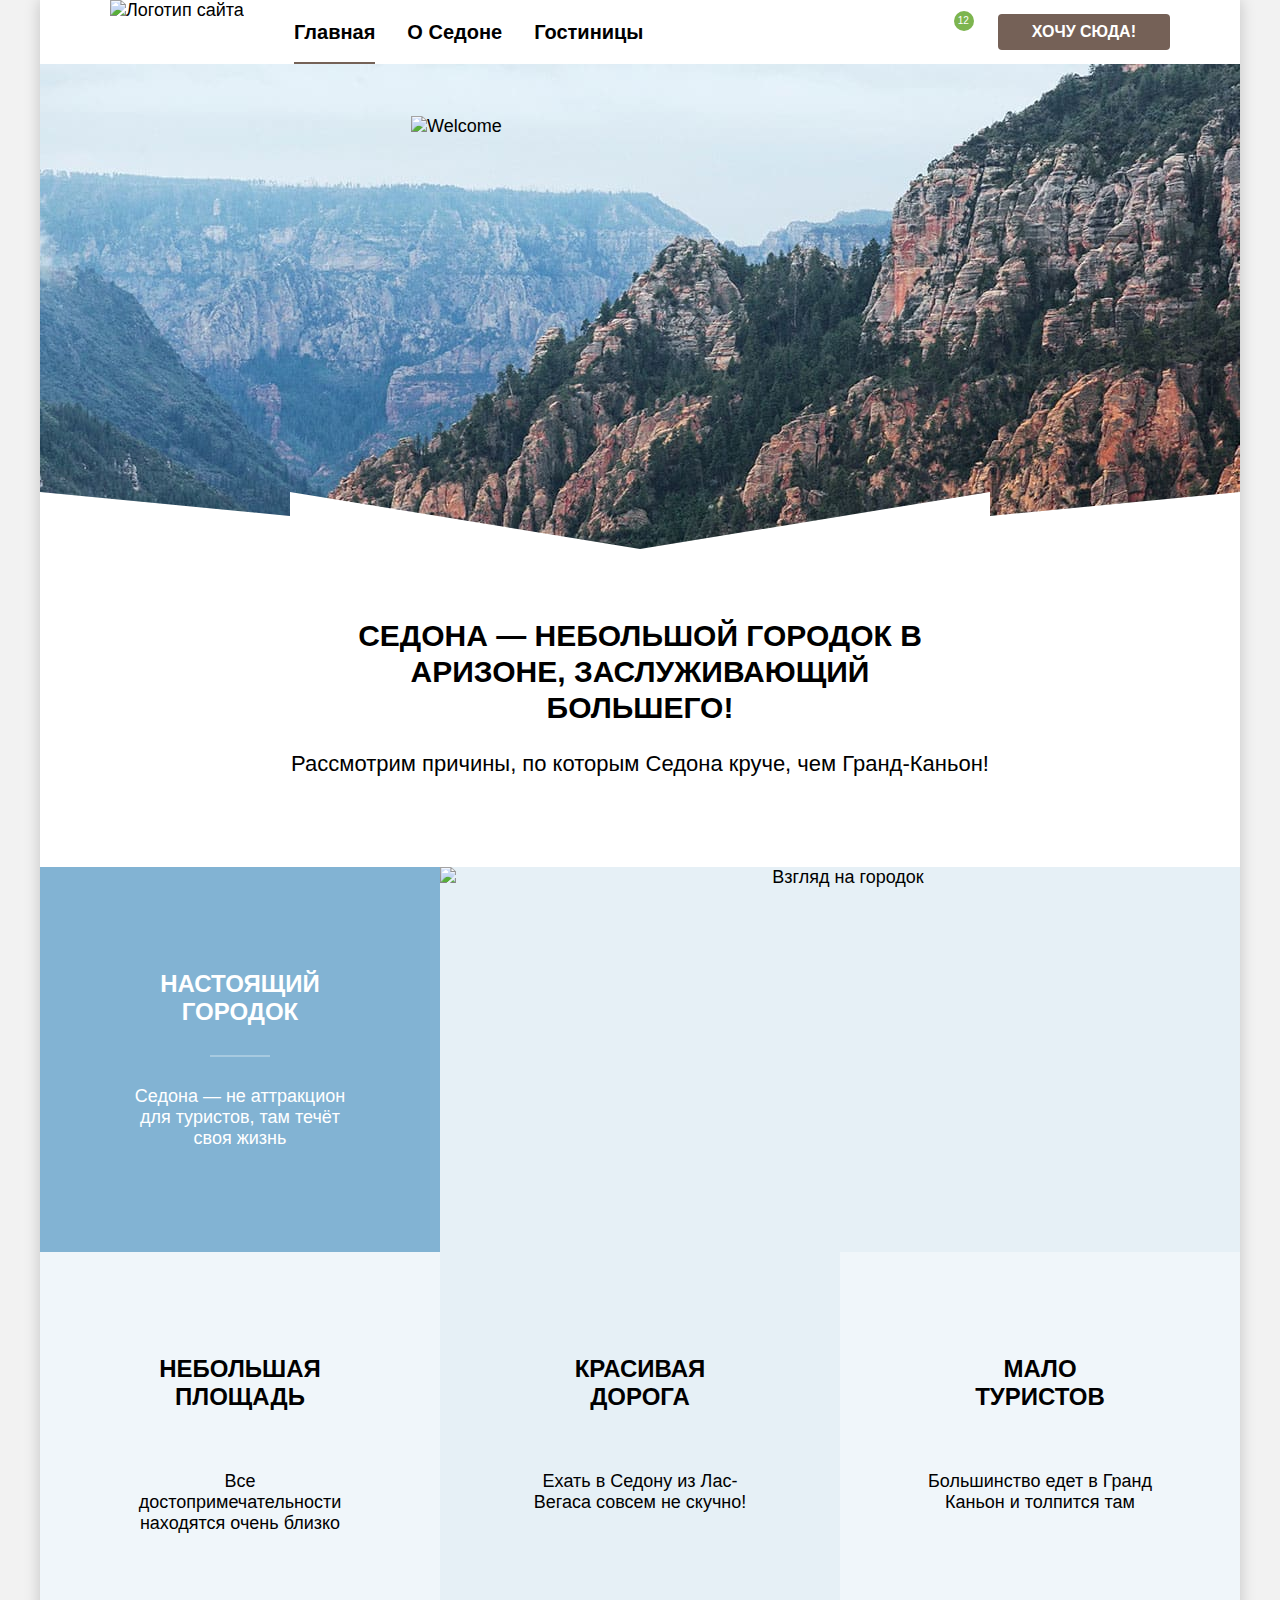
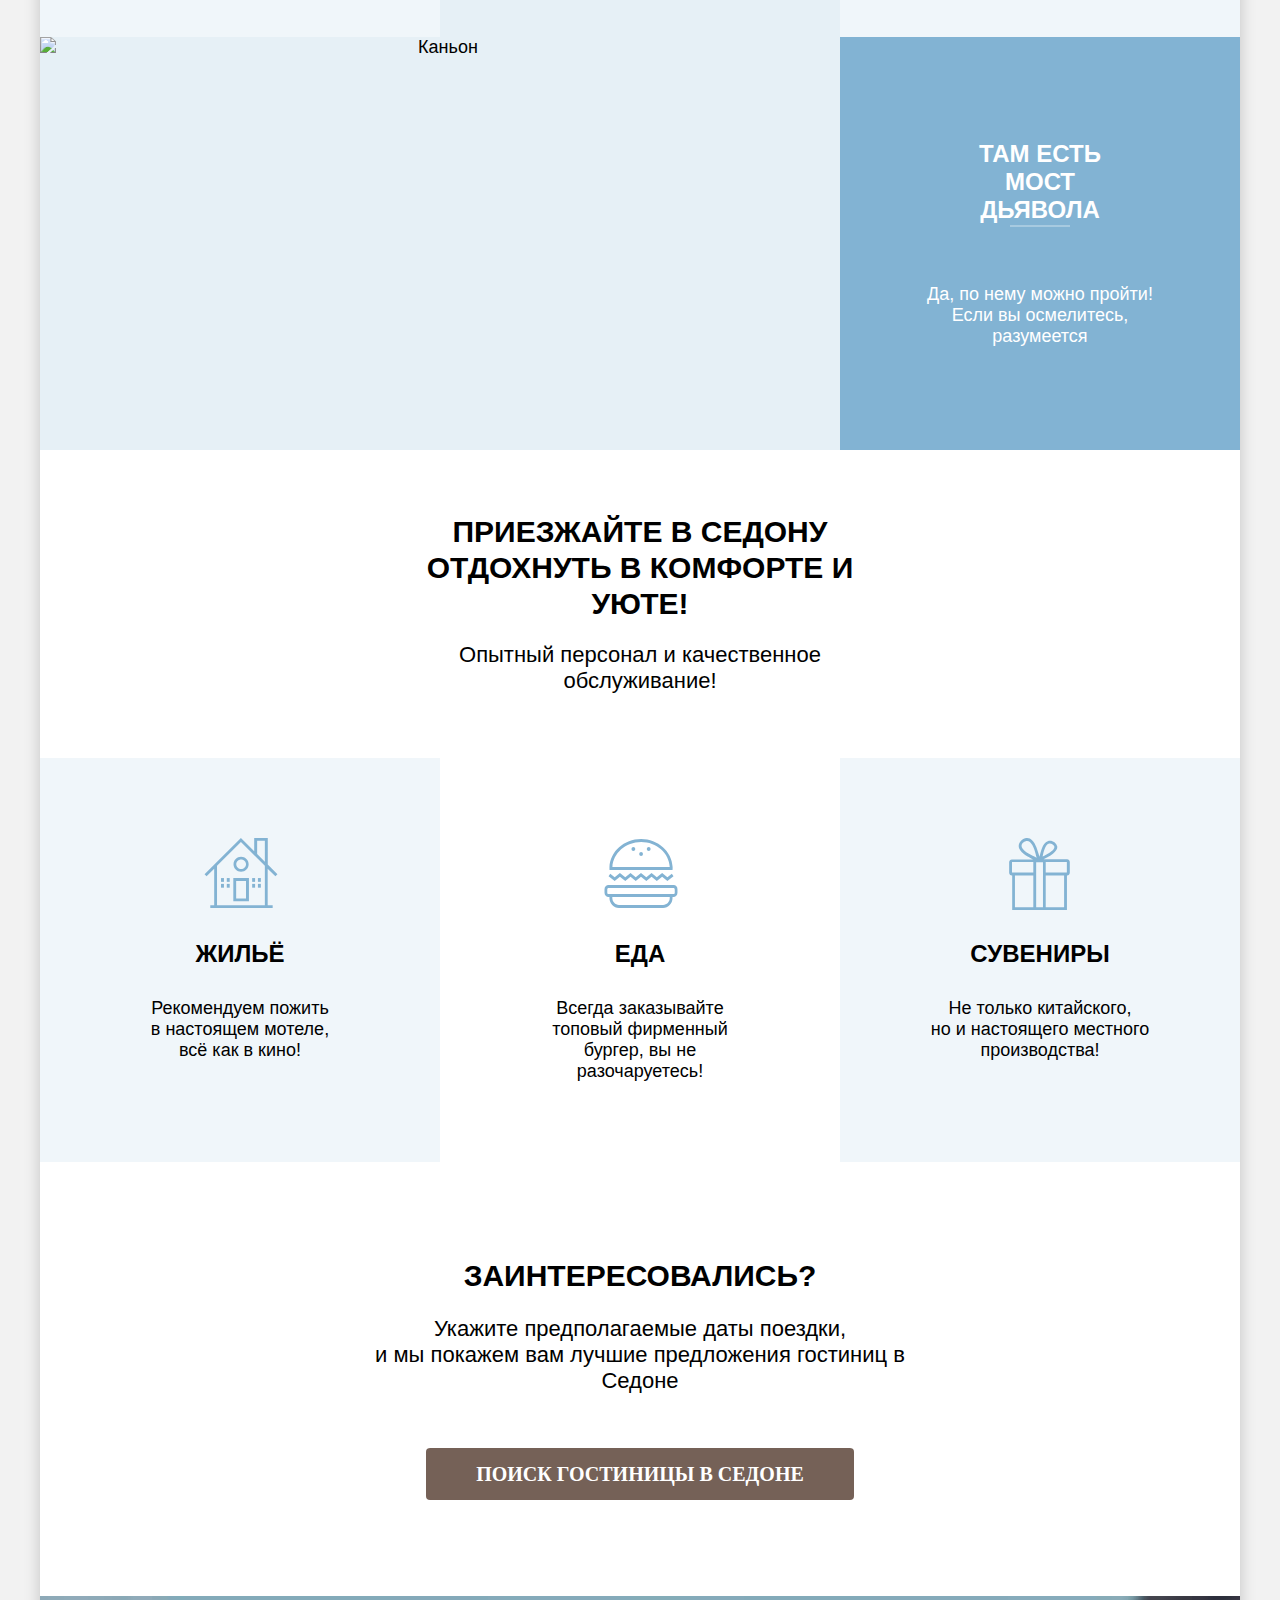
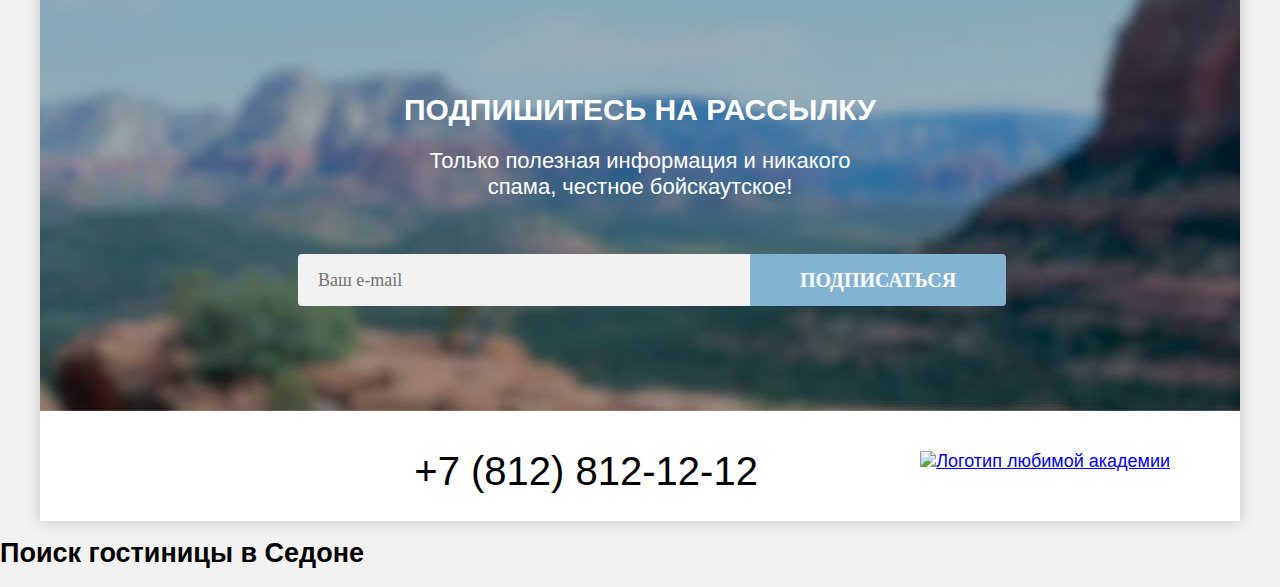
==== commit 7289120a: "Добавляет карточки на гридах, декоративные эжлементы и псевдоэлементы" ====
--- a/index.html
+++ b/index.html
@@ -4,22 +4,24 @@
     <meta charset="UTF-8" />
     <meta http-equiv="X-UA-Compatible" content="IE=edge" />
     <meta name="viewport" content="width=device-width, initial-scale=1.0" />
-    <title>Седона</title>
+    <title>HTML Academy: Седона</title>
+
     <link rel="stylesheet" href="styles/style.css" />
+    <link rel="icon" href="favicon.ico" type="image/x-icon" />
   </head>
 
   <body>
     <div class="page-container">
       <header class="main-header">
-        <a class="header-logo">
-          <img
-            src="images/main-logo.svg"
-            alt="Логотип сайта"
-            width="140"
-            height="70"
-          />
-        </a>
         <nav class="main-navigation">
+          <a class="header-logo">
+            <img
+              src="images/main-logo.svg"
+              alt="Логотип сайта"
+              width="140"
+              height="70"
+            />
+          </a>
           <ul class="navigation-list">
             <li class="navigation-item">
               <a href="#" class="navigation-link active">Главная</a>
@@ -32,7 +34,7 @@
             </li>
           </ul>
           <ul class="additional-list">
-            <li class="additional-item search-header">
+            <li class="additional-item">
               <a href="#" class="additional-link search-header">
                 <span class="visually-hidden">Поиск</span>
               </a>
@@ -89,28 +91,34 @@
               />
             </li>
             <li class="advantages-item middle">
-              <h3 class="advantages-caption black-text">
-                Небольшая <span class="black-underline">площадь</span>
-              </h3>
-              <p class="advantages-description">
-                Все достопримечательности находятся очень близко
-              </p>
+              <div class="middle-wrapper">
+                <h3 class="advantages-caption black-text">
+                  Небольшая <span class="black-underline">площадь</span>
+                </h3>
+                <p class="advantages-description">
+                  Все достопримечательности находятся очень близко
+                </p>
+              </div>
             </li>
             <li class="advantages-item middle">
-              <h3 class="advantages-caption black-text">
-                Красивая <span class="black-underline">дорога</span>
-              </h3>
-              <p class="advantages-description">
-                Ехать в Седону из Лас-Вегаса совсем не скучно!
-              </p>
+              <div class="middle-wrapper">
+                <h3 class="advantages-caption black-text">
+                  Красивая <span class="black-underline">дорога</span>
+                </h3>
+                <p class="advantages-description">
+                  Ехать в Седону из Лас-Вегаса совсем не скучно!
+                </p>
+              </div>
             </li>
             <li class="advantages-item middle">
+              <div class="middle-wrapper">
               <h3 class="advantages-caption black-text">
                 Мало <span class="black-underline">туристов</span>
               </h3>
               <p class="advantages-description">
                 Большинство едет в Гранд Каньон и толпится там
               </p>
+            </div>
             </li>
             <li class="advantages-item advantages-item--blue">
               <img
@@ -154,7 +162,8 @@
             <li class="services-item food">
               <h3 class="services-box-title">Еда</h3>
               <p class="services-box-text">
-                Всегда заказывайте топовый фирменный бургер, вы не разочаруетесь!
+                Всегда заказывайте топовый фирменный бургер, вы не
+                разочаруетесь!
               </p>
             </li>
             <li class="services-item gift">
--- a/styles/style.css
+++ b/styles/style.css
@@ -51,19 +51,12 @@
   box-shadow: 0 0 15px rgba(0, 0, 0, 0.2);
 }
 
-.main-header {
-  display: flex;
-  width: 1200px;
+.main-navigation {
   position: relative;
-  padding-left: 239px;
-  box-sizing: border-box;
-}
-
-.main-navigation {
-  display: flex;
-  width: 100%;
+  display: flex;
   justify-content: space-between;
-  padding-right: 70px;
+  align-items: flex-start;
+  padding: 0 70px;
 }
 
 .header-logo {
@@ -73,15 +66,17 @@
 }
 
 .navigation-list {
+  display: flex;
+  flex-wrap: wrap;
+  margin: 0;
+  padding: 0;
   list-style: none;
-  margin: 0;
-  padding: 0;
-  display: flex;
-  width: 500px;
-  flex-wrap: wrap;
+  width: 455px;
+  margin-left: 168px;
 }
 
 .navigation-link {
+  position: relative;
   display: block;
   font-size: 20px;
   line-height: 24px;
@@ -89,56 +84,70 @@
   color: #000000;
   font-weight: bold;
   text-align: center;
-  padding: 19px 16px 21px;
-}
-
-.active {
-  text-decoration: underline;
-  text-decoration-color: #756257;
-  text-decoration-thickness: 2px;
-  text-underline-offset: 20px;
-  text-underline-position: under;
+  padding: 20px 16px;
+}
+
+.active::after {
+  content: "";
+  position: absolute;
+  bottom: 0;
+  left: 16px;
+  right: 16px;
+  height: 2px;
+  background-color: #756257;
 }
 
 .additional-list {
+  display: flex;
+  flex-wrap: wrap;
+  justify-content: end;
+  min-width: 270px;
+  margin: 0;
+  padding: 0;
   list-style: none;
-  margin: 0;
-  padding: 0;
-  display: flex;
-  width: 268px;
-  justify-content: flex-end;
-  align-items: center;
 }
 .additional-link {
-  width: 20px;
-  height: 20px;
-  padding: 22px 12px;
+  display: block;
+  text-decoration: none;
+}
+.additional-item:last-child {
+  margin-left: 20px;
+  padding: 14px 0;
 }
 .additional-link.favorite {
-  display: block;
-  background-image: url("../images/icons/favorite.svg");
+  position: relative;
+  box-sizing: border-box;
+  width: 44px;
+  height: 64px;
+  background-image: url(../images/icons/favorite.svg);
   background-repeat: no-repeat;
   background-position: center;
-  position: relative;
+  background-size: 20px 20px;
 }
 
 .number-of-favorites {
+  position: absolute;
+  top: 11px;
+  left: 20px;
+  display: block;
+  padding: 5px;
+  padding-left: 4px;
   font-size: 10px;
   line-height: 10px;
+  text-align: center;
+  color: #ffffff;
   background-color: #7db54f;
-  border-radius: 50%;
-  padding: 3px 3px 3px 3px;
-  position: absolute;
-  right: 6px;
-  bottom: 33px;
-  color: white;
+  border-radius: 10px;
 }
 
 .search-header {
-  display: block;
-  background-image: url("../images/icons/search.svg");
+  box-sizing: border-box;
+  width: 44px;
+  height: 64px;
+  background-image: url(../images/icons/search.svg);
   background-repeat: no-repeat;
   background-position: center;
+  background-size: 20px 20px;
 }
 
 .want-button {
@@ -153,7 +162,6 @@
   text-transform: uppercase;
   padding: 8px 34px;
   border-radius: 4px;
-  margin-left: 20px;
 }
 
 .hero {
@@ -177,7 +185,15 @@
 .advantages {
   padding: 69px 0 0;
 }
-
+.contain-of-advantages::after {
+  content: "";
+  position: absolute;
+  height: 2px;
+  left: 170px;
+  right: 170px;
+  top: 197px;
+  background-color: rgba(0, 0, 0, 0.3);
+}
 .title-of-advantages {
   font-size: 30px;
   line-height: 36px;
@@ -229,13 +245,17 @@
 }
 
 .contain-of-advantages {
+  position: relative;
   width: 400px;
   /* min-height: 385px; */
   text-align: center;
   background-color: #82b3d3;
   padding: 103px 85px;
 }
-
+.advantages-item--blue .contain-of-advantages::after {
+  top: 188px;
+  background-color: rgba(255, 255, 255, 0.3);
+}
 .advantages-image {
   height: 100%;
   object-fit: cover;
@@ -262,22 +282,6 @@
 .advantages-caption.black-text {
   padding-bottom: 30px;
   margin-bottom: 30px;
-}
-
-.white-underline {
-  text-decoration: underline;
-  text-decoration-color: rgba(255, 255, 255, 0.3);
-  text-decoration-thickness: 2px;
-  text-underline-offset: 30px;
-  text-underline-position: under;
-}
-
-.black-underline {
-  text-decoration: underline;
-  text-decoration-color: rgba(0, 0, 0, 0.3);
-  text-decoration-thickness: 2px;
-  text-underline-offset: 30px;
-  text-underline-position: under;
 }
 
 .advantages-description {
@@ -703,43 +707,73 @@
 
 .sorting {
   display: flex;
-  justify-content: space-between;
+  text-align: center;
   margin-bottom: 40px;
-  align-items: center;
-}
-
-.distribution-list {
-  display: flex;
-  padding: 0;
-  list-style: none;
-}
-
-.distribution-link-table {
-  flex-grow: 1;
-  background-image: url("../images/");
-}
-
-.distribution-link-big {
-  flex-grow: 1;
-}
-
-.distribution-link-list {
-  flex-grow: 1;
-}
-
+}
 .title-of-sorting {
+  max-width: 350px;
+  margin: 0;
   font-size: 30px;
   line-height: 36px;
-  text-transform: uppercase;
-  margin: 0;
-}
-
+  font-weight: 700;
+  text-transform: uppercase;
+}
+.drop-down-wrapper {
+  display: flex;
+  align-items: center;
+  width: 292px;
+  margin-left: auto;
+  margin-right: 70px;
+}
 .drop-down {
-  font-family: "PT Sans";
-  width: 292px;
+  font-family: inherit;
+  width: 100%;
+  padding: 14px 20px;
+  padding-right: 48px;
   font-size: 18px;
   line-height: 21px;
-  padding: 14px 131px 14px 20px;
+  color: #333333;
+  background-color: #ffffff;
+  border: none;
+  outline: 2px solid #e5e5e5;
+  border-radius: 4px;
+  background-image: url(../images/icons/expand.svg);
+  background-repeat: no-repeat;
+  background-position: right 20px center;
+  appearance: none;
+}
+
+.distribution-list {
+  display: flex;
+  gap: 8px;
+  width: 160px;
+  margin: 0;
+  padding: 0;
+  list-style: none;
+}
+.distribution-button {
+  position: relative;
+  width: 48px;
+  height: 48px;
+  padding: 0;
+  border: 2px solid #e5e5e5;
+  border-radius: 4px;
+  background-color: #ffffff;
+  background-repeat: no-repeat;
+  background-position: center;
+  cursor: pointer;
+}
+.distribution-button-active {
+  border: 2px solid #000000;
+}
+.table-button {
+  background-image: url(../images/icons/table.svg);
+}
+.slide-button {
+  background-image: url(../images/icons/slide-show.svg);
+}
+.list-button {
+  background-image: url(../images/icons/list.svg);
 }
 
 .cards-of-catalog {
@@ -748,33 +782,19 @@
   display: flex;
   flex-wrap: wrap;
   padding-left: 0;
+  gap: 20px;
   border-bottom: 1px solid #e6e6e6;
+  padding-bottom: 40px;
 }
 
 .card {
   border: 1px solid #e6e6e6;
   border-radius: 4px;
-  margin-right: 20px;
-  margin-bottom: 20px;
   padding: 20px;
   width: 340px;
   box-sizing: border-box;
-
-  display: grid;
-  flex-direction: column;
-  grid-template-columns: 140px 140px;
-  column-gap: 20px;
-  row-gap: 16px;
-  grid-template-areas:
-    "card-link card-link"
-    "hotel-text price"
-    "more favorite"
-    "stars rating";
-  align-items: center;
-}
-
-.card:nth-child(3) {
-  margin-right: 0;
+  /*display: flex;
+  flex-direction: column;*/
 }
 
 .card-link {
@@ -782,14 +802,20 @@
   color: black;
   display: flex;
   flex-direction: column;
-  grid-area: card-link;
+}
+.about-card {
+  display: grid;
+  width: 300px;
+  grid-template-columns: 140px 140px;
+  grid-template-rows: 21px 36px 37px;
+  column-gap: 20px;
+  row-gap: 16px;
+  box-sizing: border-box;
 }
 .hotel-text {
-  grid-area: hotel-text;
   margin: 0;
 }
 .price {
-  grid-area: price;
   margin: 0;
   justify-self: end;
 }
@@ -803,6 +829,7 @@
   line-height: 28px;
   order: 1;
   margin: 0;
+  margin-bottom: 16px;
 }
 
 .more {
@@ -815,7 +842,6 @@
   border-radius: 4px;
   padding: 8px 26px;
   color: white;
-  grid-area: more;
 }
 
 .favorite-button {
@@ -831,18 +857,11 @@
   border-radius: 4px;
   text-decoration: none;
   box-sizing: border-box;
-  grid-area: favorite;
 }
 
 .favorite-button.active-button {
   background-color: #7db54f;
   padding: 8px 18px;
-}
-
-.rating-wrapper {
-  display: flex;
-  justify-content: space-between;
-  align-items: center;
 }
 
 .rating {
@@ -853,13 +872,11 @@
   text-transform: uppercase;
   margin: 0;
   border-radius: 4px;
-  grid-area: rating;
 }
 .stars-list {
   padding: 0;
   margin: 0;
-
-  grid-area: stars;
+  align-self: center;
   background: url("../images/icons/star.svg") space 0 0;
   height: 17px;
 }
@@ -869,11 +886,11 @@
 }
 
 .stars-list--two {
-  width: 50px;
+  width: 40px;
 }
 
 .stars-list--three {
-  width: 70px;
+  width: 65px;
 }
 
 .stars-list--four {
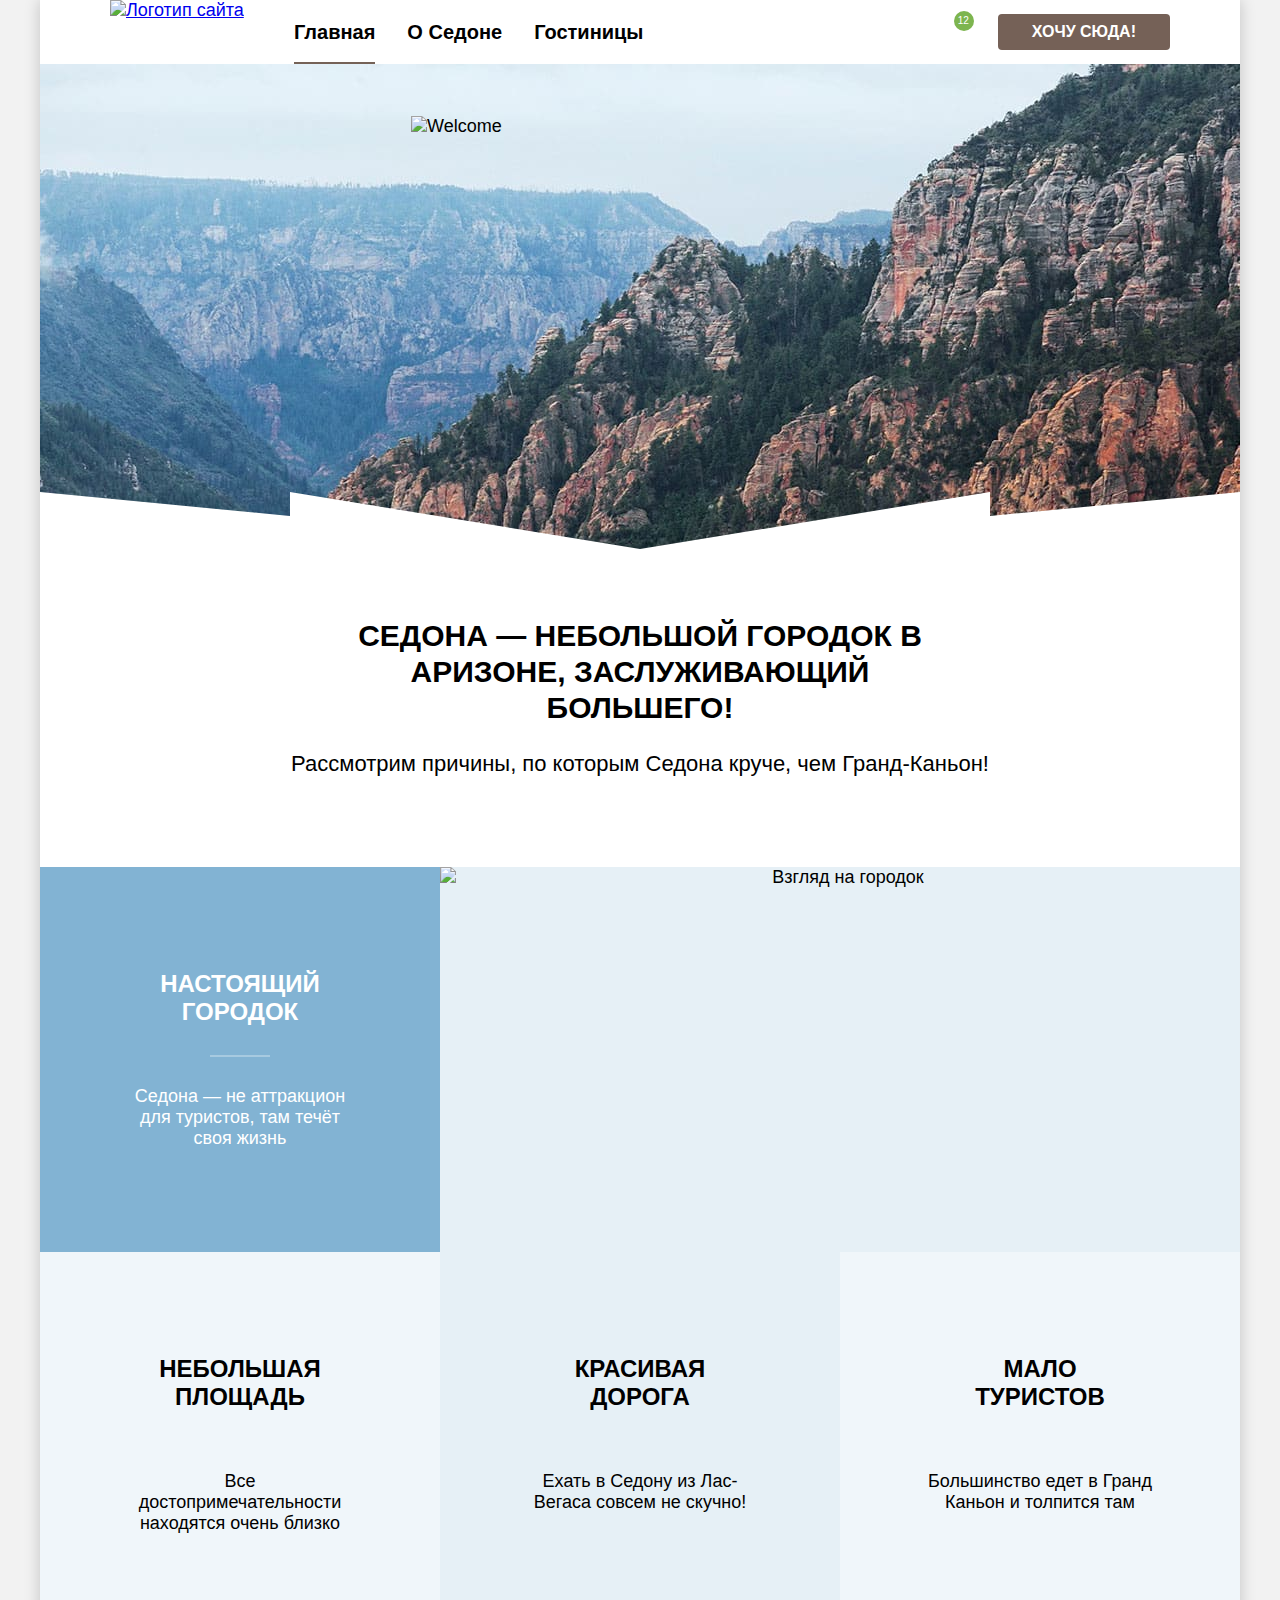
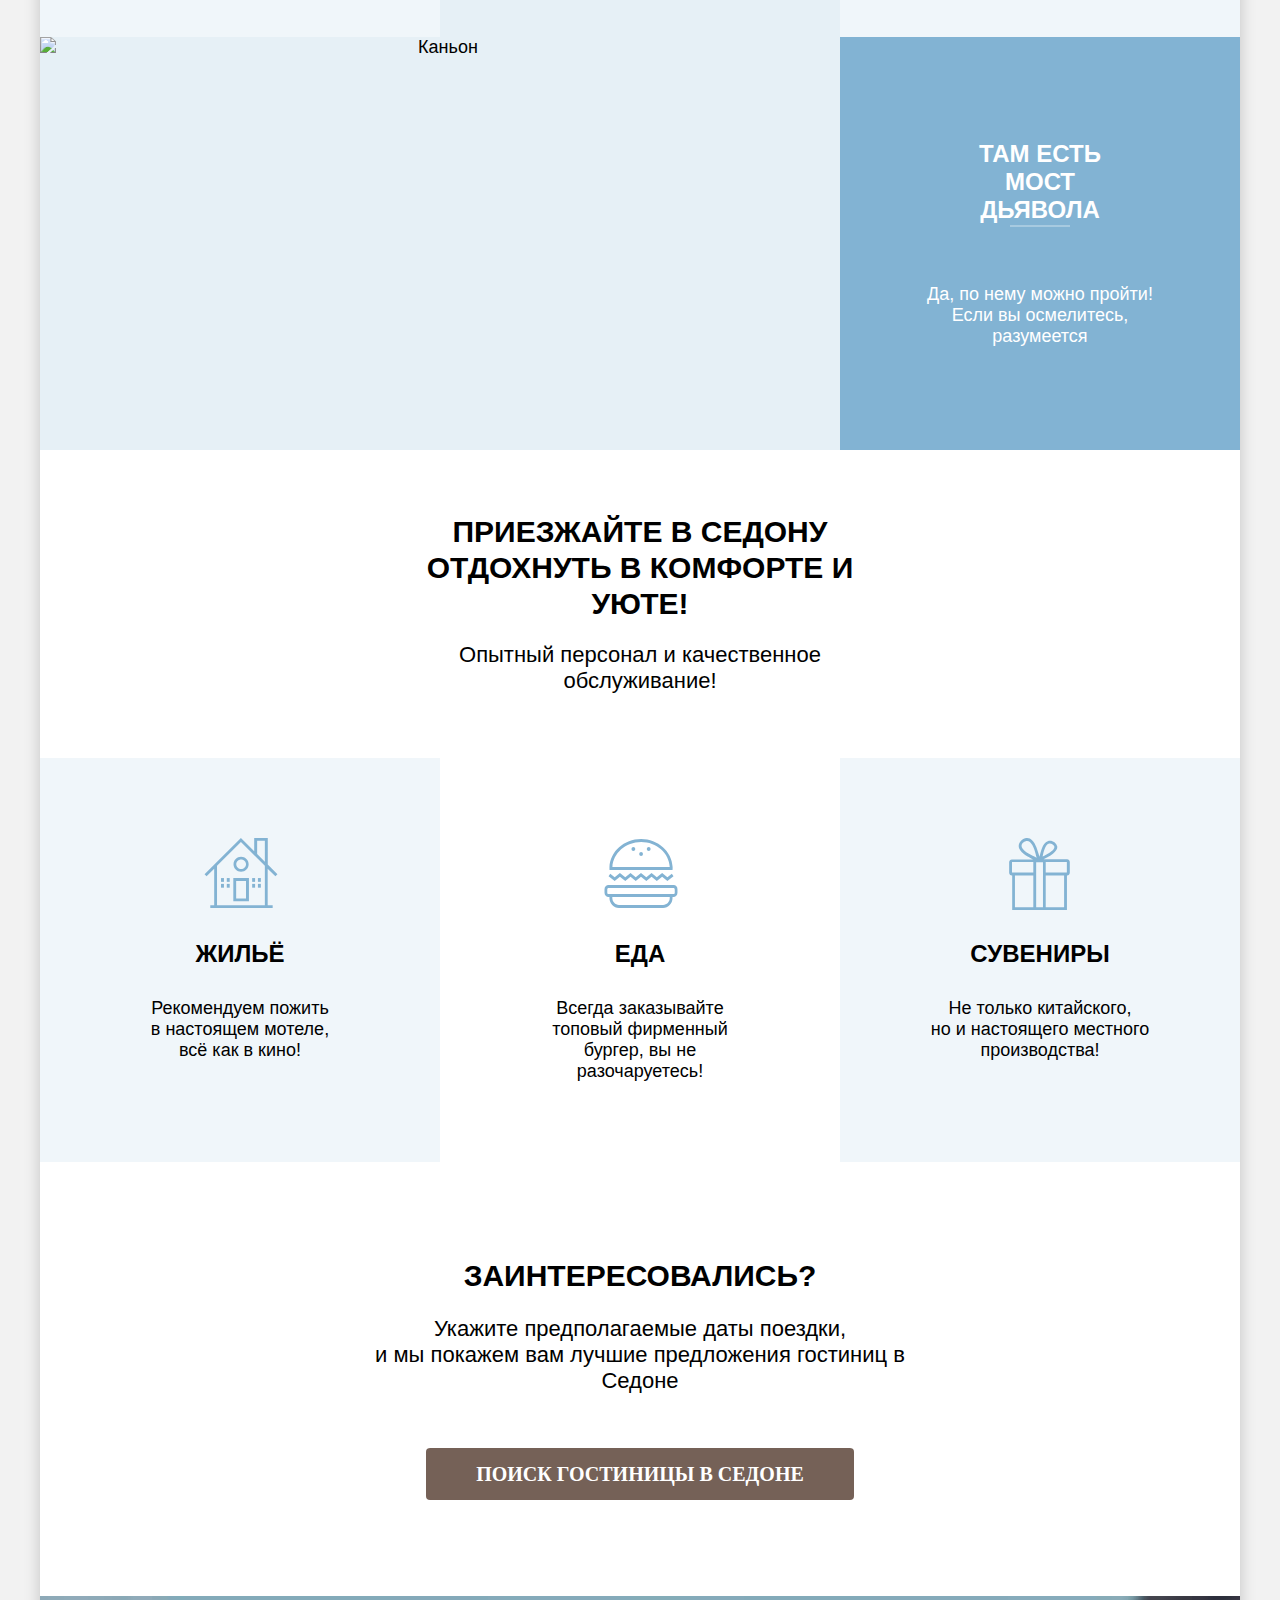
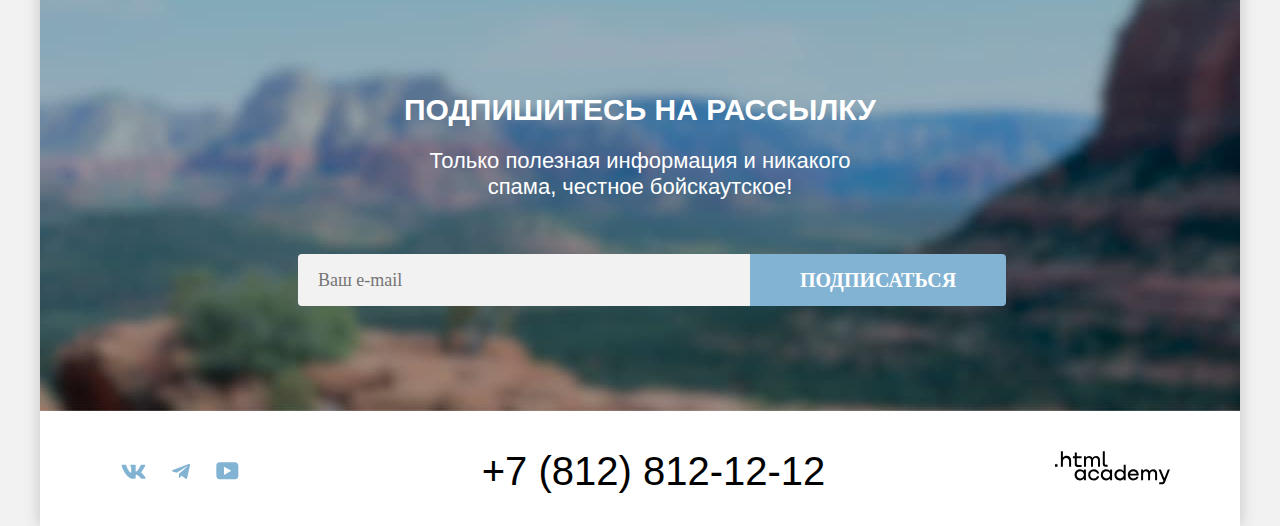
==== commit 647652d1: "Небольшие корректировки" ====
--- a/index.html
+++ b/index.html
@@ -14,7 +14,7 @@
     <div class="page-container">
       <header class="main-header">
         <nav class="main-navigation">
-          <a class="header-logo">
+          <a href="index.html" class="header-logo">
             <img
               src="images/main-logo.svg"
               alt="Логотип сайта"
@@ -112,13 +112,13 @@
             </li>
             <li class="advantages-item middle">
               <div class="middle-wrapper">
-              <h3 class="advantages-caption black-text">
-                Мало <span class="black-underline">туристов</span>
-              </h3>
-              <p class="advantages-description">
-                Большинство едет в Гранд Каньон и толпится там
-              </p>
-            </div>
+                <h3 class="advantages-caption black-text">
+                  Мало <span class="black-underline">туристов</span>
+                </h3>
+                <p class="advantages-description">
+                  Большинство едет в Гранд Каньон и толпится там
+                </p>
+              </div>
             </li>
             <li class="advantages-item advantages-item--blue">
               <img
@@ -217,35 +217,251 @@
         <section class="footer-contain">
           <ul class="social-list">
             <li class="social-item">
-              <a href="#" class="social-link vk">
+              <a
+                href="https://vk.com/htmlacademy"
+                class="social-link vk"
+                target="_blank"
+              >
                 <span class="visually-hidden">Вконтакте</span>
+                <svg
+                  class="social-svg"
+                  xmlns="http://www.w3.org/2000/svg"
+                  width="25"
+                  height="15"
+                  fill="none"
+                >
+                  <path
+                    fill-rule="evenodd"
+                    d="M24.12 1.8c.16-.54 0-.94-.8-.94H20.7c-.67 0-.98.34-1.15.73 0 0-1.33 3.2-3.22 5.27-.61.6-.9.8-1.23.8-.16 0-.41-.2-.41-.75v-5.1c0-.66-.19-.95-.74-.95H9.82c-.42 0-.67.3-.67.59 0 .62.95.76 1.04 2.51v3.8c0 .83-.15.98-.48.98-.9 0-3.06-3.2-4.34-6.88-.25-.72-.5-1-1.18-1H1.57c-.75 0-.9.34-.9.73 0 .68.89 4.07 4.14 8.55 2.17 3.06 5.23 4.72 8 4.72 1.68 0 1.88-.37 1.88-1v-2.32c0-.74.16-.88.7-.88.38 0 1.05.19 2.6 1.66 1.79 1.75 2.08 2.54 3.08 2.54h2.63c.75 0 1.12-.37.9-1.1-.23-.72-1.08-1.77-2.2-3.02-.62-.71-1.54-1.48-1.82-1.86-.39-.5-.28-.71 0-1.15 0 0 3.2-4.42 3.54-5.93Z"
+                    clip-rule="evenodd"
+                  />
+                </svg>
               </a>
             </li>
             <li class="social-item">
-              <a href="" class="social-link tg"
-                ><span class="visually-hidden">Телеграм</span></a
+              <a
+                href="tg://resolve?domain=htmlacademy"
+                class="social-link tg"
+                target="_blank"
               >
+                <span class="visually-hidden">Телеграм</span>
+                <svg
+                  class="social-svg"
+                  xmlns="http://www.w3.org/2000/svg"
+                  width="18"
+                  height="16"
+                  fill="none"
+                >
+                  <path
+                    d="M16.79.96.84 7.1c-1.09.44-1.08 1.05-.2 1.32l4.1 1.28 9.47-5.98c.44-.27.85-.13.52.17l-7.68 6.93-.28 4.22c.41 0 .6-.2.83-.41l1.99-1.94 4.13 3.06c.77.42 1.31.2 1.5-.71l2.72-12.8c.28-1.1-.43-1.61-1.16-1.28Z"
+                  />
+                </svg>
+              </a>
             </li>
             <li class="social-item">
-              <a href="" class="social-link yt"
-                ><span class="visually-hidden">Ютуб</span></a
+              <a
+                href="https://www.youtube.com/user/htmlacademyru"
+                class="social-link yt"
+                target="_blank"
               >
+                <span class="visually-hidden">Ютуб</span>
+                <svg
+                  class="social-svg"
+                  xmlns="http://www.w3.org/2000/svg"
+                  width="23"
+                  height="18"
+                  fill="none"
+                >
+                  <path
+                    d="M18.94.36H3.51C1.65.36.33 1.95.33 3.76v10.09c0 1.91 1.32 3.5 3.18 3.5h15.65c1.64 0 3.17-1.59 3.17-3.4V3.76c-.22-1.8-1.53-3.4-3.39-3.4ZM7.99 12.89V4.82l7.34 4.04-7.34 4.03Z"
+                  />
+                </svg>
+              </a>
             </li>
           </ul>
           <a class="footer-phone" href="tel:+78128121212">+7 (812) 812-12-12</a>
-          <a href="https://htmlacademy.ru" class="htmlacademy-logo">
-            <img
-              src="images/html-academy-logo.svg"
-              alt="Логотип любимой академии"
+          <a
+            href="https://htmlacademy.ru"
+            class="htmlacademy-logo"
+            target="_blank"
+          >
+            <svg
+              class="htmlacademy-svg"
+              xmlns="http://www.w3.org/2000/svg"
               width="115"
-              height="33"
-            />
+              height="34"
+              fill="none"
+            >
+              <path
+                d="M0 13.26v2.6h2.5v-2.6H0ZM11.6 4.86c-1.6 0-2.8.7-3.6 1.7h-.1V.36h-2v15.5h2v-5.3c0-2.1 1.3-3.6 3.3-3.6 1.8 0 2.9 1.4 2.9 3.2v5.7h2v-6.1c.1-3-1.8-4.9-4.5-4.9ZM26.6 5.16h-4.8v-3.7h-2v3.8h-1.9v2h1.9v6c0 1.7 1 2.7 2.7 2.7h4.1v-2h-3.7c-.7 0-1.1-.4-1.1-1.1v-5.7h4.8v-2ZM41.1 4.96c-1.6 0-2.9.8-3.5 2.1h-.1c-.6-1.2-1.8-2.1-3.4-2.1-1.4 0-2.5.8-3.1 1.8h-.1v-1.6H29v10.6h2v-5.4c0-2 1-3.5 2.6-3.5 1.5 0 2.4 1 2.4 2.6v6.3h2v-5.6c0-2.4 1.4-3.3 2.6-3.3 1.5 0 2.4 1 2.4 2.6v6.3h2v-6.5c.1-2.5-1.4-4.3-3.9-4.3ZM47.8 13.06c0 1.7 1 2.7 2.8 2.7h2v-2h-1.7c-.7 0-1.1-.4-1.1-1.1V.36h-2v12.7ZM28.9 20.06c-.9-1.1-2.2-1.8-3.9-1.8-3.1 0-5.4 2.3-5.4 5.6s2.3 5.6 5.4 5.6c1.8 0 3-.8 3.8-1.9h.1v1.6h2v-10.6h-2v1.5Zm-3.6 7.4c-2.2 0-3.6-1.6-3.6-3.6s1.4-3.6 3.6-3.6 3.6 1.6 3.6 3.6c0 1.9-1.4 3.6-3.6 3.6ZM44.2 22.36c-.5-2.4-2.6-4.1-5.4-4.1a5.4 5.4 0 0 0-5.6 5.6c0 3.1 2.2 5.6 5.6 5.6 2.8 0 4.9-1.8 5.4-4.2h-2.1a3.4 3.4 0 0 1-3.3 2.3c-2.2 0-3.6-1.6-3.6-3.6s1.4-3.6 3.6-3.6c1.6 0 2.8 1 3.3 2.2h2.1v-.2ZM55.1 20.06c-.9-1.1-2.2-1.8-3.9-1.8-3.1 0-5.4 2.3-5.4 5.6s2.3 5.6 5.4 5.6c1.8 0 3-.8 3.8-1.9h.1v1.6h2v-10.6h-2v1.5Zm-3.6 7.4c-2.2 0-3.6-1.6-3.6-3.6s1.4-3.6 3.6-3.6 3.6 1.6 3.6 3.6c0 1.9-1.5 3.6-3.6 3.6ZM68.7 20.16c-.9-1.1-2.2-1.9-3.9-1.9-3.1 0-5.4 2.3-5.4 5.6s2.2 5.6 5.4 5.6c1.7 0 3-.8 3.8-1.8h.1v1.5h2v-15.4h-2v6.4Zm-3.6 7.3c-2.2 0-3.6-1.6-3.6-3.6s1.4-3.6 3.6-3.6 3.6 1.6 3.6 3.6c-.1 2-1.5 3.6-3.6 3.6ZM78.3 18.26c-3.3 0-5.5 2.5-5.5 5.6 0 3 2.1 5.6 5.5 5.6 2.5 0 4.5-1.3 5.2-3.6h-2.1c-.5 1-1.6 1.6-3 1.6-1.9 0-3.3-1.3-3.4-2.9h8.8c.2-3.6-2-6.3-5.5-6.3Zm0 1.9c1.7 0 3 1 3.3 2.6h-6.5c.3-1.5 1.5-2.6 3.2-2.6ZM98.2 18.26c-1.6 0-2.9.8-3.6 2h-.1c-.6-1.2-1.8-2-3.4-2-1.4 0-2.5.7-3.1 1.8v-1.5h-1.9v10.6h2v-5.4c0-2 1-3.4 2.6-3.5 1.5 0 2.4 1 2.4 2.6v6.3h2v-5.6c0-2.4 1.4-3.3 2.6-3.3 1.5 0 2.4 1 2.4 2.6v6.3h2v-6.5c.1-2.6-1.4-4.4-3.9-4.4ZM109.4 27.36l-3.6-8.9h-2.2l4.8 11.6c-.3.9-.7 1.2-1.7 1.2h-2.5v2h2.5c1.8 0 2.8-.8 3.5-2.6l4.7-12.2h-2.1l-3.4 8.9Z"
+              />
+            </svg>
           </a>
         </section>
       </footer>
     </div>
     <div class="modal">
-      <h2 class="modal-">Поиск гостиницы в Седоне</h2>
+      <div class="modal-wrapper">
+        <h2 class="modal-heading">Поиск гостиницы в Седоне</h2>
+        <button class="modal-closing-button" type="button">
+          <span class="visually-hidden">Закрыть окно</span>
+          <svg
+            width="14"
+            height="14"
+            viewBox="0 0 14 14"
+            fill="currentColor"
+            xmlns="http://www.w3.org/2000/svg"
+            aria-hidden="true"
+            focusable="false"
+          >
+            <path
+              d="M14.3928 1.29231L13.1005 0L7.39282 5.70769L1.68513 0L0.392822 1.29231L6.10051 7L0.392822 12.7077L1.68513 14L7.39282 8.29231L13.1005 14L14.3928 12.7077L8.68513 7L14.3928 1.29231Z"
+            />
+          </svg>
+        </button>
+        <form
+          class="modal-searching-form"
+          action="https://echo.htmlacademy.ru/"
+          method="post"
+        >
+          <p class="modal-dating-wrapper">
+            <label class="modal-label" for="arrival-date">Дата заезда:</label>
+            <input
+              class="modal-field"
+              type="text"
+              name="arrival-date"
+              id="arrival-date"
+              value="27 апреля 2020"
+              placeholder="Укажите дату"
+            />
+          </p>
+          <p class="notification-message">
+            Мы не можем отправить вас в прошлое.
+          </p>
+          <p class="modal-dating-wrapper">
+            <label class="modal-label" for="exit-date">Дата выезда:</label>
+            <input
+              class="modal-field"
+              type="text"
+              name="exit-date"
+              id="exit-date"
+              value="1 сентября 2023"
+              placeholder="Укажите дату"
+            />
+          </p>
+          <p class="approve-message">
+            На эти даты есть свободные номера. Пока есть.
+          </p>
+          <div class="count-container">
+            <p class="count-wrapper">
+              <label class="modal-label adult-modal-label" for="adult-value"
+                >Взрослые:</label
+              >
+              <button class="count-button remove-button" type="button">
+                <span class="visually-hidden"
+                  >Уменьшить количество взрослых на 1</span
+                >
+                <svg
+                  width="14"
+                  height="2"
+                  viewBox="0 0 14 2"
+                  fill="currentColor"
+                  xmlns="http://www.w3.org/2000/svg"
+                  aria-hidden="true"
+                  focusable="false"
+                >
+                  <path d="M0 0L0 2L14 2V0L0 0Z" />
+                </svg>
+              </button>
+              <input
+                class="field-value"
+                type="text"
+                name="adult-value"
+                id="adult-value"
+                value="2"
+              />
+              <button class="count-button add-button" type="button">
+                <span class="visually-hidden"
+                  >Увеличить количество взрослых на 1</span
+                >
+                <svg
+                  width="14"
+                  height="14"
+                  viewBox="0 0 14 14"
+                  fill="currentColor"
+                  xmlns="http://www.w3.org/2000/svg"
+                  aria-hidden="true"
+                  focusable="false"
+                >
+                  <path d="M14 6H8V0H6V6H0V8H6V14H8V8H14V6Z" />
+                </svg>
+              </button>
+            </p>
+            <p class="count-wrapper">
+              <span class="child-count-wrapper">
+                <label class="modal-label child-modal-label" for="child-value"
+                  >Дети:</label
+                >
+                <span class="tooltip">
+                  <button
+                    class="tooltip-switch"
+                    aria-labelledby="tooltip-child-value"
+                  ></button>
+                  <span
+                    class="tooltip-report"
+                    role="tooltip"
+                    id="tooltip-child-value"
+                    >Укажите количество детей, которые будут с вами, возраст
+                    которых от 6 до 18 лет. Дети до 6 лет размещаются
+                    бесплатно.</span
+                  >
+                </span>
+              </span>
+              <button class="count-button remove-button" type="button">
+                <span class="visually-hidden"
+                  >Уменьшить количество детей на 1</span
+                >
+                <svg
+                  width="14"
+                  height="2"
+                  viewBox="0 0 14 2"
+                  fill="currentColor"
+                  xmlns="http://www.w3.org/2000/svg"
+                  aria-hidden="true"
+                  focusable="false"
+                >
+                  <path d="M0 0L0 2L14 2V0L0 0Z" />
+                </svg>
+              </button>
+              <input
+                class="field-value"
+                type="text"
+                name="child-value"
+                id="child-value"
+                value="2"
+              />
+              <button class="count-button add-button" type="button">
+                <span class="visually-hidden"
+                  >Увеличить количество детей на 1</span
+                >
+                <svg
+                  width="14"
+                  height="14"
+                  viewBox="0 0 14 14"
+                  fill="currentColor"
+                  xmlns="http://www.w3.org/2000/svg"
+                  aria-hidden="true"
+                  focusable="false"
+                >
+                  <path d="M14 6H8V0H6V6H0V8H6V14H8V8H14V6Z" />
+                </svg>
+              </button>
+            </p>
+          </div>
+          <a class="modal-search-button" href="#">Найти</a>
+        </form>
+      </div>
     </div>
+    <script src="script/script.js"></script>
   </body>
 </html>
--- a/styles/style.css
+++ b/styles/style.css
@@ -106,14 +106,17 @@
   padding: 0;
   list-style: none;
 }
+
 .additional-link {
   display: block;
   text-decoration: none;
 }
+
 .additional-item:last-child {
   margin-left: 20px;
   padding: 14px 0;
 }
+
 .additional-link.favorite {
   position: relative;
   box-sizing: border-box;
@@ -162,6 +165,22 @@
   text-transform: uppercase;
   padding: 8px 34px;
   border-radius: 4px;
+}
+
+.want-button:hover {
+  background-color: #615048;
+}
+
+.want-button:active {
+  background-color: #756157;
+  color: rgba(255, 255, 255, 0.3);
+}
+.want-button:focus {
+  background-color: #615048;
+}
+.want-button:disabled {
+  background-color: #e5e5e5;
+  color: #ffffff;
 }
 
 .hero {
@@ -185,6 +204,7 @@
 .advantages {
   padding: 69px 0 0;
 }
+
 .contain-of-advantages::after {
   content: "";
   position: absolute;
@@ -194,6 +214,7 @@
   top: 197px;
   background-color: rgba(0, 0, 0, 0.3);
 }
+
 .title-of-advantages {
   font-size: 30px;
   line-height: 36px;
@@ -222,15 +243,15 @@
 
 .advantages-item {
   width: 400px;
-  /* min-height: 385px; */
   background-color: rgba(131, 179, 211, 0.2);
-
-  text-align: center;
-  box-sizing: border-box;
-}
+  text-align: center;
+  box-sizing: border-box;
+}
+
 .advantages-item.middle {
   padding: 103px 85px;
 }
+
 .advantages-item:nth-child(even) {
   background-color: rgba(131, 179, 211, 0.12);
 }
@@ -252,9 +273,23 @@
   background-color: #82b3d3;
   padding: 103px 85px;
 }
+
 .advantages-item--blue .contain-of-advantages::after {
   top: 188px;
   background-color: rgba(255, 255, 255, 0.3);
+}
+.middle-wrapper {
+  position: relative;
+  text-align: center;
+}
+.middle .middle-wrapper::after {
+  content: "";
+  position: absolute;
+  height: 2px;
+  left: 170px;
+  right: 170px;
+  top: 197px;
+  background-color: rgb(0, 0, 0);
 }
 .advantages-image {
   height: 100%;
@@ -339,9 +374,11 @@
 .home::before {
   background-image: url("../images/icons/servise-home-icon.svg");
 }
+
 .food::before {
   background-image: url("../images/icons/food-icon.svg");
 }
+
 .gift::before {
   background-image: url("../images/icons/gift-icon.svg");
 }
@@ -349,6 +386,7 @@
 .services-item:nth-child(odd) {
   background-color: rgba(131, 179, 211, 0.12);
 }
+
 .services-box-title {
   font-size: 24px;
   line-height: 28px;
@@ -368,6 +406,7 @@
   margin: 0 auto;
   box-sizing: border-box;
 }
+
 .services-icon {
   display: block;
   width: 75px;
@@ -410,6 +449,18 @@
   border-radius: 4px;
   margin: 0 auto;
   border-width: 0;
+}
+
+.hotel-search-btn:hover {
+  background-color: #615048;
+}
+
+.hotel-search-btn:active {
+  background-color: #756157;
+  color: rgba(255, 255, 255, 0.3);
+}
+.hotel-search-btn:focus {
+  background-color: #615048;
 }
 
 .subscribe {
@@ -442,6 +493,7 @@
   color: white;
   width: 475px;
 }
+
 .email-field {
   font-size: 18px;
   line-height: 24px;
@@ -459,26 +511,54 @@
   list-style: none;
   margin: 0;
   padding: 0;
-  padding-top: 15px;
   padding-bottom: 5px;
   width: 142px;
   display: flex;
+  flex-wrap: wrap;
 }
 
 .social-link {
-  display: block;
-
-  padding-right: 10px;
-  padding-left: 10px;
-}
-.social-link.vk {
-  width: 24px;
-  height: 14px;
-  background-image: url("../images/social-icons/vk.svg");
-  background-repeat: no-repeat;
-  background-size: contain;
-}
-
+  width: 47px;
+  height: 40px;
+  display: flex;
+  justify-content: center;
+  align-items: center;
+}
+
+.social-svg {
+  fill: #83b3d3;
+}
+
+.social-link:hover .social-svg {
+  fill: #68a2ca;
+}
+
+.social-link:focus {
+  outline: none;
+}
+
+.social-link:focus .social-svg {
+  fill: #68a2ca;
+}
+
+.social-link:active .social-svg {
+  fill: rgba(104, 162, 202, 0.3);
+}
+.htmlacademy-svg {
+  fill: #000000;
+}
+.htmlacademy-logo:focus {
+  outline: none;
+}
+.htmlacademy-logo:hover .htmlacademy-svg {
+  fill: #756157;
+}
+.htmlacademy-logo:focus .htmlacademy-svg {
+  fill: #756157;
+}
+.htmlacademy-logo:active .htmlacademy-svg {
+  fill: rgba(117, 97, 87, 0.3);
+}
 .footer-phone {
   font-size: 40px;
   line-height: 40px;
@@ -486,20 +566,12 @@
   color: black;
 }
 
-.social-link.tg {
-  width: 18px;
-  height: 16px;
-  background-image: url("../images/social-icons/telegram.svg");
-  background-repeat: no-repeat;
-  background-size: contain;
-}
-
-.social-link.yt {
-  width: 22px;
-  height: 17px;
-  background-image: url("../images/social-icons/youtube.svg");
-  background-repeat: no-repeat;
-  background-size: contain;
+.footer-phone:hover {
+  color: #756157;
+}
+
+.footer-phone:active {
+  color: rgba(117, 97, 87, 0.3);
 }
 
 /*catalog*/
@@ -538,6 +610,22 @@
   margin: 0 0 0 67px;
 }
 
+.breadcrumbs-link {
+  text-decoration: none;
+  color: #fff;
+}
+
+.breadcrumbs-link:hover {
+  color: rgba(255, 255, 255, 0.6);
+}
+.breadcrumbs-link:focus {
+  color: rgba(255, 255, 255, 0.6);
+}
+
+.breadcrumbs-link:active {
+  color: rgba(255, 255, 255, 0.3);
+}
+
 .breadcrumbs-item {
   display: inline;
   font-weight: 400;
@@ -573,12 +661,6 @@
   background-position: 3px 3px;
 }
 
-/* .arrow-icon {
-  background-image: url("../images/icons/arrow-icon.svg");
-  background-repeat: no-repeat;
-  background-position: left;
-} */
-
 .facilities-group {
   border: none;
   padding: 0;
@@ -606,6 +688,13 @@
   list-style: none;
   padding: 0;
   margin: 0;
+}
+.type-house-item {
+  margin-bottom: 16px;
+}
+
+.facilities-item {
+  margin-bottom: 16px;
 }
 
 .facilities-title {
@@ -620,6 +709,7 @@
   line-height: 24px;
   font-weight: bold;
   margin-bottom: 32px;
+  margin-top: 0;
 }
 
 .value-title {
@@ -636,6 +726,94 @@
   margin-bottom: 16px;
 }
 
+.checkbox-label {
+  display: inline-block;
+  padding-left: 36px;
+  position: relative;
+  font-size: 18px;
+  font-weight: 400;
+  line-height: 23px;
+  color: #ffffff;
+}
+.checkbox-label:hover {
+  opacity: 0.6;
+}
+.checkbox-label:active {
+  opacity: 0.3;
+}
+.checkbox-label::before {
+  content: "";
+  width: 20px;
+  height: 20px;
+  position: absolute;
+  left: 0;
+  top: 0;
+  background-color: #ffffff;
+  border-radius: 4px;
+}
+
+.checkbox-label::after {
+  content: "";
+  width: 11px;
+  height: 6px;
+  position: absolute;
+  left: 4px;
+  top: 5px;
+  border-left: 2px solid #000000;
+  border-bottom: 2px solid #000000;
+  transform: rotate(-45deg);
+  display: none;
+}
+
+.checkbox-input:checked + .checkbox-label::after {
+  display: block;
+}
+
+.checkbox-input:focus + .checkbox-label::before {
+  outline: 3px solid #83b3d3;
+}
+.control {
+  display: inline-block;
+  padding-left: 36px;
+  position: relative;
+  font-size: 18px;
+  font-weight: 400;
+  line-height: 23px;
+  color: #ffffff;
+}
+.control:hover {
+  opacity: 0.6;
+}
+.control:active {
+  opacity: 0.3;
+}
+.control::before {
+  content: "";
+  width: 20px;
+  height: 20px;
+  position: absolute;
+  left: 0;
+  top: 0;
+  background-color: #ffffff;
+  border-radius: 50%;
+}
+.control::after {
+  content: "";
+  width: 11px;
+  height: 11px;
+  position: absolute;
+  left: 4.6px;
+  top: 4.5px;
+  background-color: #3f5e72;
+  border-radius: 50%;
+  display: none;
+}
+.control-input:checked + .control::after {
+  display: block;
+}
+.control-input:focus + .control::before {
+  outline: 3px solid #83b3d3;
+}
 .button-wrapper {
   display: flex;
   flex-wrap: wrap;
@@ -655,6 +833,19 @@
   border: none;
   padding: 8px 50px;
   margin-bottom: 32px;
+  border-radius: 4px;
+  margin-top: 45px;
+}
+
+.apply-button:hover {
+  background-color: #68a2ca;
+}
+.apply-button:focus {
+  background-color: #68a2ca;
+}
+.apply-button:active {
+  background-color: #82b3d3;
+  color: rgba(255, 255, 255, 0.3);
 }
 
 .reset-button {
@@ -669,6 +860,17 @@
   padding: 8px 57.5px;
 }
 
+.reset-button:hover {
+  opacity: 0.6;
+}
+.reset-button:focus {
+  border-radius: 4px;
+  outline: 3px solid #83b3d3;
+}
+.reset-button:active {
+  color: rgba(255, 255, 255, 0.3);
+}
+
 .value-wrapper {
   display: flex;
   width: 288px;
@@ -677,27 +879,85 @@
 }
 
 .value-from {
-  width: 100px;
-  margin: 0;
-  padding: 0;
+  width: 143px;
+  margin: 0;
   font-family: "PT Sans";
   font-size: 18px;
   font-weight: bold;
   line-height: 24px;
   border: none;
   border-radius: 4px 0 0 4px;
-}
-
+  padding: 12px 20px;
+  box-sizing: border-box;
+  margin-right: 2px;
+}
+
+.value-from:focus {
+  outline: 3px solid #83b3d3;
+}
+.value-from:active {
+  outline: 2px solid #000;
+}
 .value-to {
-  width: 100px;
-  margin: 0;
-  padding: 0;
+  width: 143px;
+  margin: 0;
+  padding: 12px 20px;
   font-family: "PT Sans";
   font-size: 18px;
   font-weight: bold;
   line-height: 24px;
   border: none;
   border-radius: 0 4px 4px 0;
+  box-sizing: border-box;
+}
+.value-to:focus {
+  outline: 3px solid #83b3d3;
+}
+.value-to:active {
+  outline: 2px solid #000;
+}
+.range-container {
+  width: 288px;
+  position: relative;
+  height: 20px;
+  margin-top: 30px;
+}
+
+.range-scale {
+  width: 100%;
+  height: 1px;
+  border-top: 4px solid rgba(255, 255, 255, 0.3);
+  position: absolute;
+  top: 3px;
+  left: 0;
+}
+
+.range {
+  width: 79%;
+  position: absolute;
+  height: 1px;
+  border-top: 4px solid #ffffff;
+  left: 0;
+  top: -4px;
+}
+
+.range-handle {
+  width: 20px;
+  height: 20px;
+  border-radius: 5px;
+  background-color: #ffffff;
+  display: block;
+  position: absolute;
+  border: none;
+  top: -12px;
+}
+
+.range-handle-min {
+  left: 0;
+}
+
+.range-handle-max {
+  left: 72%;
 }
 
 .catalog {
@@ -710,6 +970,7 @@
   text-align: center;
   margin-bottom: 40px;
 }
+
 .title-of-sorting {
   max-width: 350px;
   margin: 0;
@@ -718,6 +979,7 @@
   font-weight: 700;
   text-transform: uppercase;
 }
+
 .drop-down-wrapper {
   display: flex;
   align-items: center;
@@ -725,6 +987,7 @@
   margin-left: auto;
   margin-right: 70px;
 }
+
 .drop-down {
   font-family: inherit;
   width: 100%;
@@ -743,6 +1006,17 @@
   appearance: none;
 }
 
+.drop-down:hover {
+  outline: 2px solid #68a2ca;
+}
+.drop-down:active {
+  outline: 2px solid #68a2ca;
+}
+
+.drop-down:focus {
+  outline: 2px solid #3f5e72;
+}
+
 .distribution-list {
   display: flex;
   gap: 8px;
@@ -751,6 +1025,7 @@
   padding: 0;
   list-style: none;
 }
+
 .distribution-button {
   position: relative;
   width: 48px;
@@ -763,15 +1038,33 @@
   background-position: center;
   cursor: pointer;
 }
+
+.distribution-button:hover {
+  border: 2px solid #000000;
+}
+.distribution-button:focus {
+  border: 2px solid #68a2ca;
+}
+
+.distribution-button:active {
+  border: 2px solid #000000;
+}
+
 .distribution-button-active {
   border: 2px solid #000000;
 }
+.distribution-button-active:hover {
+  border: 2px solid #000000;
+}
+
 .table-button {
   background-image: url(../images/icons/table.svg);
 }
+
 .slide-button {
   background-image: url(../images/icons/slide-show.svg);
 }
+
 .list-button {
   background-image: url(../images/icons/list.svg);
 }
@@ -803,6 +1096,7 @@
   display: flex;
   flex-direction: column;
 }
+
 .about-card {
   display: grid;
   width: 300px;
@@ -812,13 +1106,16 @@
   row-gap: 16px;
   box-sizing: border-box;
 }
+
 .hotel-text {
   margin: 0;
 }
+
 .price {
   margin: 0;
   justify-self: end;
 }
+
 .image-of-card {
   order: 0;
   margin-bottom: 16px;
@@ -844,6 +1141,17 @@
   color: white;
 }
 
+.more:hover {
+  background-color: #615048;
+}
+.more:focus {
+  background-color: #615048;
+}
+.more:active {
+  background-color: #756157;
+  color: rgba(255, 255, 255, 0.3);
+}
+
 .favorite-button {
   font-family: "PT Sans";
   background-color: #82b3d3;
@@ -859,9 +1167,32 @@
   box-sizing: border-box;
 }
 
+.favorite-button:hover {
+  background-color: #68a2ca;
+}
+.favorite-button:active {
+  background-color: #68a2ca;
+}
+
+.favorite-button:active {
+  background-color: #82b3d3;
+  color: rgba(255, 255, 255, 0.3);
+}
+
 .favorite-button.active-button {
   background-color: #7db54f;
   padding: 8px 18px;
+}
+
+.favorite-button.active-button:hover {
+  background-color: #6c9e42;
+}
+.favorite-button.active-button:focus {
+  background-color: #6c9e42;
+}
+.favorite-button.active-button:active {
+  background-color: #7db54f;
+  color: rgba(255, 255, 255, 0.3);
 }
 
 .rating {
@@ -873,6 +1204,7 @@
   margin: 0;
   border-radius: 4px;
 }
+
 .stars-list {
   padding: 0;
   margin: 0;
@@ -929,6 +1261,21 @@
   padding: 11px 10px;
 }
 
+.button-of-pagination:hover {
+  background-color: #68a2ca;
+}
+.button-of-pagination:focus {
+  background-color: #68a2ca;
+}
+.button-of-pagination:active {
+  background-color: #82b3d3;
+  color: rgba(255, 255, 255, 0.3);
+}
+
+.button-of-pagination.active-button-of-pagination:hover {
+  background-color: #f2f2f2;
+}
+
 .button-of-pagination.active-button-of-pagination {
   background-color: #f2f2f2;
   color: black;
@@ -976,6 +1323,17 @@
   margin-left: 0;
   box-sizing: border-box;
   border-radius: 0 4px 4px 0;
+}
+
+.subscribe-button:hover {
+  background-color: #68a2ca;
+}
+.subscribe-button:focus {
+  background-color: #68a2ca;
+}
+.subscribe-button:active {
+  background-color: #82b3d3;
+  color: rgba(255, 255, 255, 0.3);
 }
 
 .inner-subscribe {
@@ -1009,3 +1367,313 @@
   color: black;
   width: 475px;
 }
+
+.modal {
+  display: none;
+  position: fixed;
+  top: 0;
+  left: 0;
+  height: 100%;
+  width: 100%;
+  background: rgba(242, 242, 242, 0.8);
+  justify-content: center;
+  align-items: center;
+  overflow: auto;
+}
+
+.modal-show {
+  display: flex;
+}
+
+.modal-wrapper {
+  position: relative;
+  box-sizing: border-box;
+  width: 717px;
+  padding: 64px 70px;
+  box-shadow: 0 25px 50px rgba(0, 0, 0, 0.15);
+  border-radius: 30px;
+  background-color: #ffffff;
+}
+
+.modal-searching-form {
+  position: relative;
+  width: 577px;
+  display: flex;
+  flex-direction: column;
+}
+
+.modal-heading {
+  margin: 0;
+  margin-bottom: 64px;
+  font-size: 30px;
+  line-height: 36px;
+  text-transform: uppercase;
+}
+
+.modal-closing-button {
+  position: absolute;
+  top: 64px;
+  left: 613px;
+  padding: 20px 19px 14px 19px;
+  font-family: inherit;
+  background-color: #f2f2f2;
+  border: none;
+  border-radius: 50%;
+  cursor: pointer;
+}
+
+.modal-closing-button:hover {
+  background-color: #e6e6e6;
+}
+
+.modal-closing-button:focus {
+  background-color: #e6e6e6;
+  outline: 3px solid #83b3d3;
+}
+
+.modal-closing-button:active {
+  background-color: #e6e6e6;
+  color: rgba(0, 0, 0, 0.3);
+}
+
+.modal-dating-wrapper {
+  display: flex;
+  align-items: center;
+  margin: 0;
+  margin-bottom: 48px;
+}
+
+.modal-label {
+  margin-right: auto;
+  font-size: 20px;
+  line-height: 24px;
+  font-weight: 700;
+  text-transform: capitalize;
+}
+
+.modal-field {
+  box-sizing: border-box;
+  width: 440px;
+  padding: 12px 20px;
+  font-family: inherit;
+  font-size: 18px;
+  line-height: 24px;
+  font-weight: 700;
+  background-color: #f2f2f2;
+  background-image: url("../image/calendar.svg");
+  background-repeat: no-repeat;
+  background-position: 400px 14px;
+  border: none;
+  border-radius: 4px;
+}
+
+.modal-field::placeholder {
+  color: rgba(0, 0, 0, 0.6);
+}
+
+.modal-field:hover {
+  background-color: #e6e6e6;
+  color: rgba(0, 0, 0, 0.6);
+}
+
+.modal-field:focus {
+  background-color: #e6e6e6;
+  color: rgba(0, 0, 0, 0.6);
+  outline: 3px solid #83b3d3;
+}
+
+.field-value {
+  padding: 0;
+  font-family: inherit;
+  font-size: 18px;
+  line-height: 20px;
+  font-weight: 700;
+  text-align: center;
+  background-color: #f2f2f2;
+  border: none;
+}
+
+.notification-message {
+  box-sizing: border-box;
+  position: absolute;
+  top: 52px;
+  left: 157px;
+  margin: 0;
+  font-size: 16px;
+  line-height: 21px;
+  color: #ff5757;
+}
+
+.approve-message {
+  box-sizing: border-box;
+  position: absolute;
+  top: 148px;
+  left: 157px;
+  margin: 0;
+  font-size: 16px;
+  line-height: 21px;
+  color: #333333;
+}
+
+.count-container {
+  display: flex;
+  justify-content: space-between;
+  flex-wrap: wrap;
+  margin-bottom: 48px;
+}
+
+.count-wrapper {
+  display: flex;
+  align-items: center;
+  margin: 0;
+}
+
+.child-count-wrapper {
+  position: relative;
+  padding-right: 36px;
+}
+
+.tooltip {
+  position: absolute;
+  width: 20px;
+  height: 20px;
+  margin-top: 0;
+  margin-left: 9px;
+}
+
+.tooltip-switch {
+  display: block;
+  width: 26px;
+  height: 25px;
+  border: none;
+  border-radius: 26px;
+  background-color: #83b3d3;
+  background-image: url("../images/icons/tooltip.svg");
+  background-repeat: no-repeat;
+  background-position: center;
+}
+
+.tooltip-switch:hover,
+.tooltip-switch:focus,
+.tooltip-switch:active {
+  background-color: #68a2ca;
+}
+
+.tooltip-report {
+  box-sizing: border-box;
+  position: absolute;
+  display: none;
+  top: 41px;
+  left: -115px;
+  width: 256px;
+  padding: 20px 18px 23px 22px;
+  font-size: 16px;
+  line-height: 20px;
+  color: #ffffff;
+  background-color: #333333;
+  box-shadow: 0 25px 50px rgba(0, 0, 0, 0.15);
+  border-radius: 10px;
+}
+
+.tooltip-report::before {
+  content: "";
+  width: 19px;
+  height: 19px;
+  position: absolute;
+  left: 117px;
+  top: -6px;
+  transform: rotate(45deg);
+  background-color: #333333;
+}
+
+.tooltip-switch:hover + .tooltip-message,
+.tooltip-switch:focus + .tooltip-message {
+  display: block;
+}
+
+.count-button {
+  display: flex;
+  align-items: center;
+  justify-content: center;
+  width: 40px;
+  height: 48px;
+  padding: 0;
+  color: rgba(117, 97, 87, 0.3);
+  background-color: #f2f2f2;
+  border: none;
+  cursor: pointer;
+}
+
+.count-button:hover {
+  color: #000000;
+}
+
+.count-button:focus svg {
+  color: #000000;
+  border: 3px solid #82b3d3;
+  border-radius: 4px;
+}
+
+.count-button:focus {
+  outline: none;
+}
+
+.count-button:active svg {
+  color: rgba(117, 97, 87, 0.3);
+}
+
+.remove-button {
+  margin-left: 46px;
+  border-radius: 4px 0 0 4px;
+}
+
+.remove-button svg {
+  padding: 9px 3px;
+}
+
+.add-button {
+  border-radius: 0 4px 4px 0;
+}
+
+.add-button svg {
+  padding: 3px;
+}
+
+.field-value {
+  width: 31px;
+  align-self: stretch;
+}
+
+.modal-search-button {
+  padding: 18px 257px;
+  font-family: inherit;
+  font-size: 20px;
+  line-height: 24px;
+  font-weight: 700;
+  text-align: center;
+  text-transform: uppercase;
+  text-decoration: none;
+  color: #ffffff;
+  background-color: #83b3d3;
+  border: none;
+  border-radius: 10px;
+  cursor: pointer;
+}
+
+.modal-search-button:hover,
+.modal-search-button:focus {
+  background-color: #68a2ca;
+  outline: none;
+}
+
+.modal-search-button:active {
+  color: rgba(255, 255, 255, 0.3);
+  background-color: #82b3d3;
+}
+
+.modal-search-button.link-disabled {
+  background-color: #e5e5e5;
+}
+.modal-opened {
+  overflow: hidden;
+}
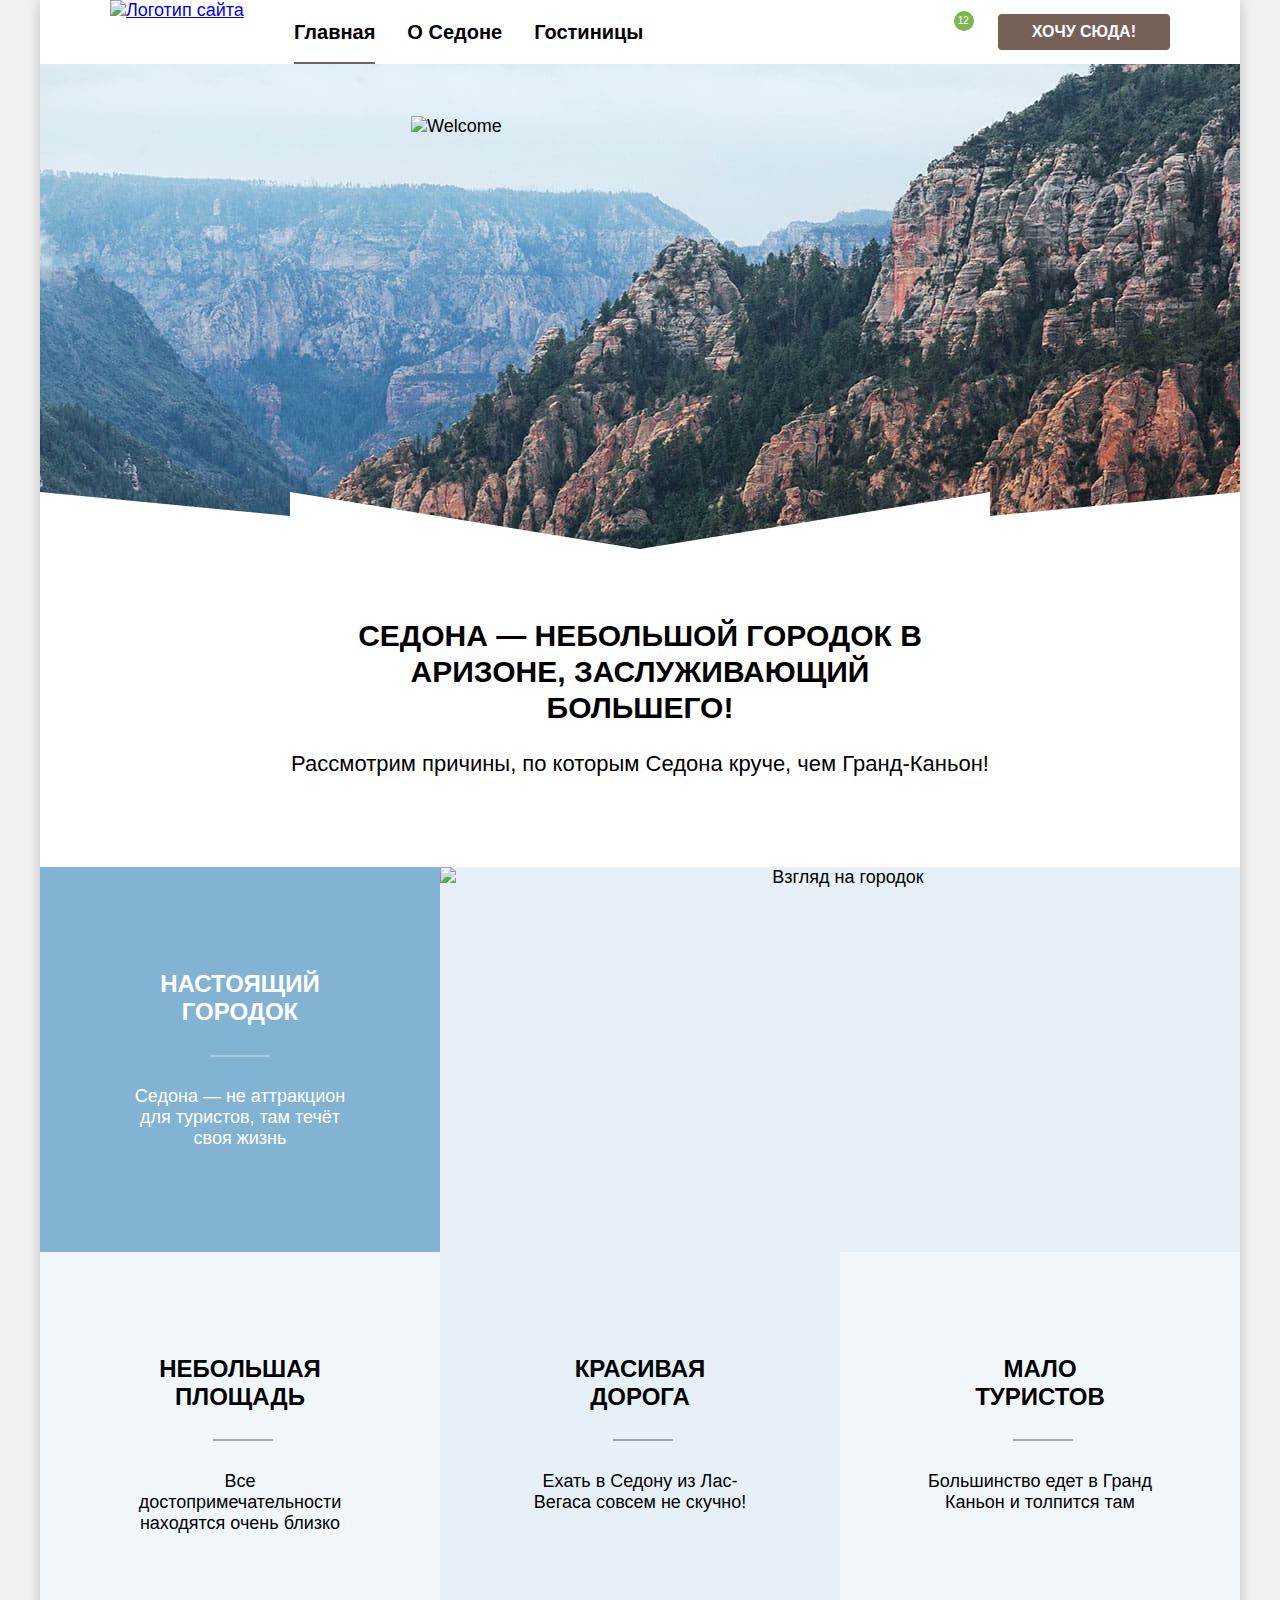
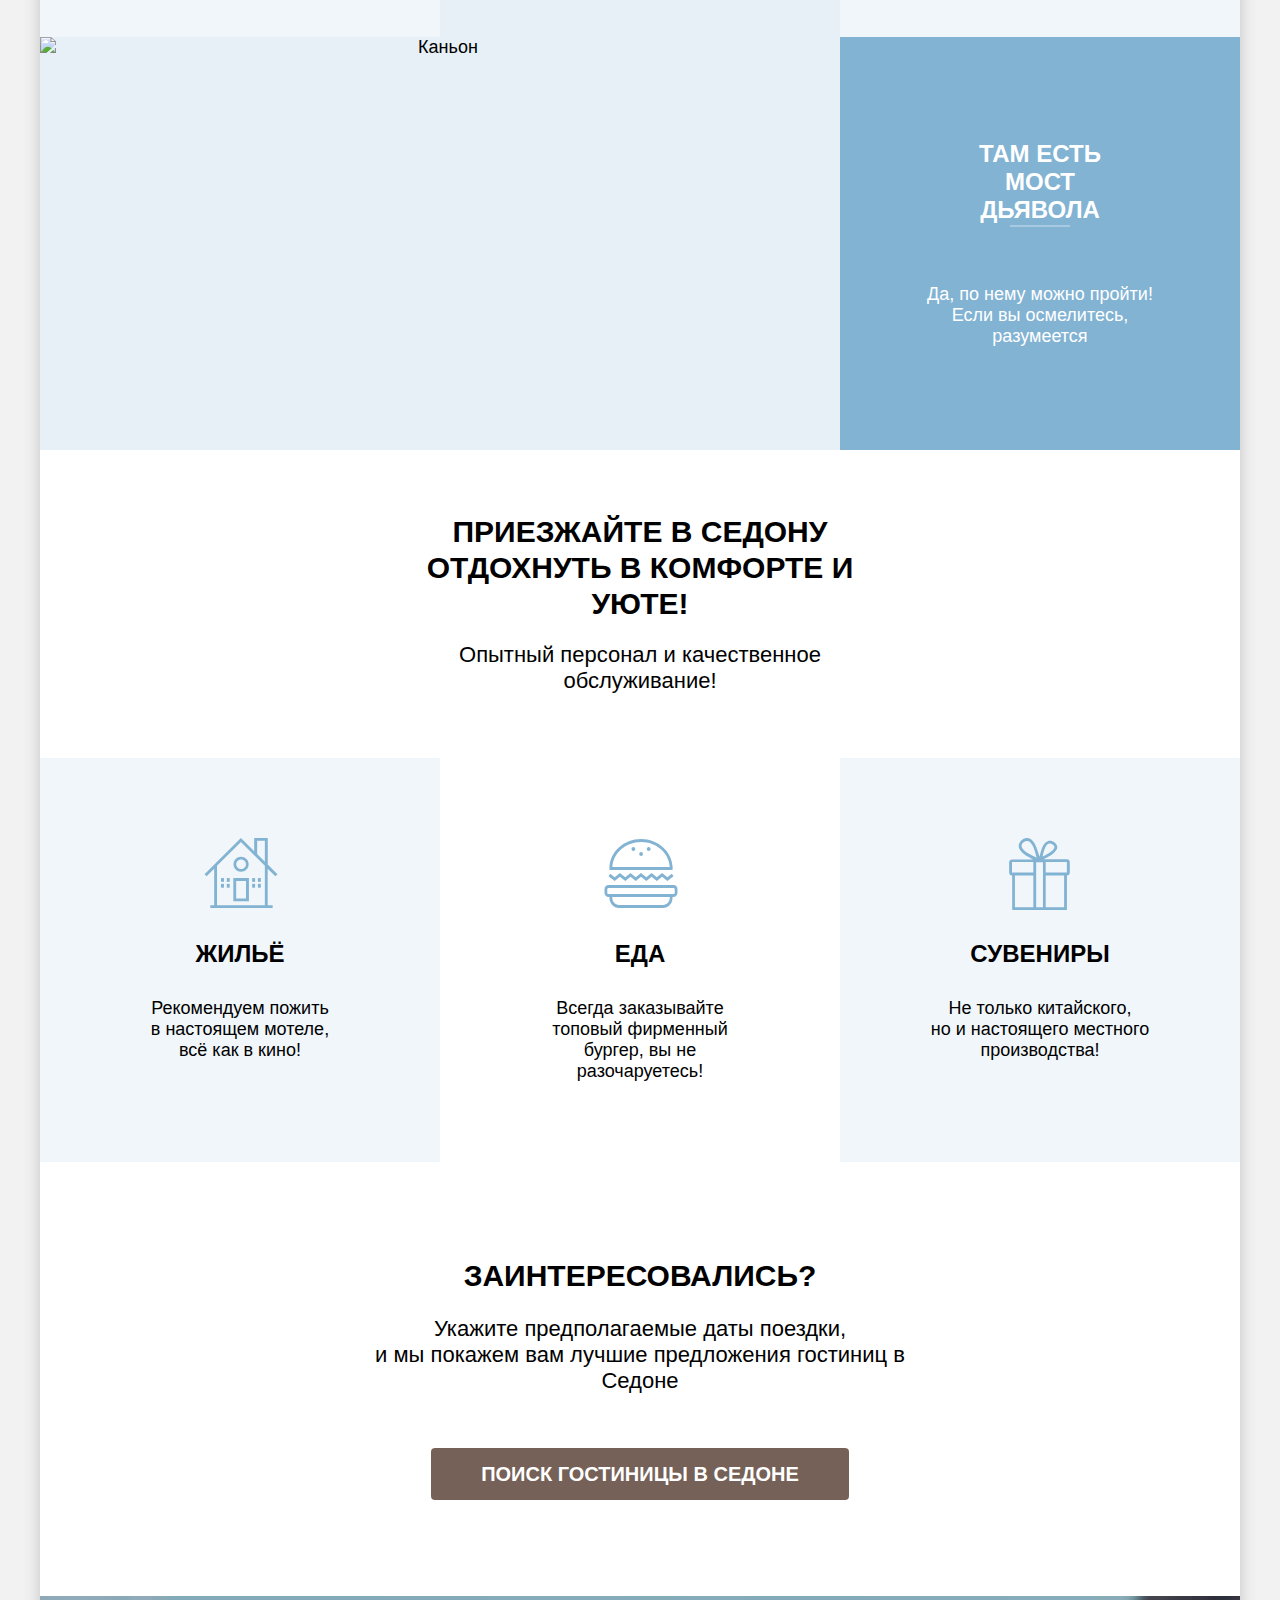
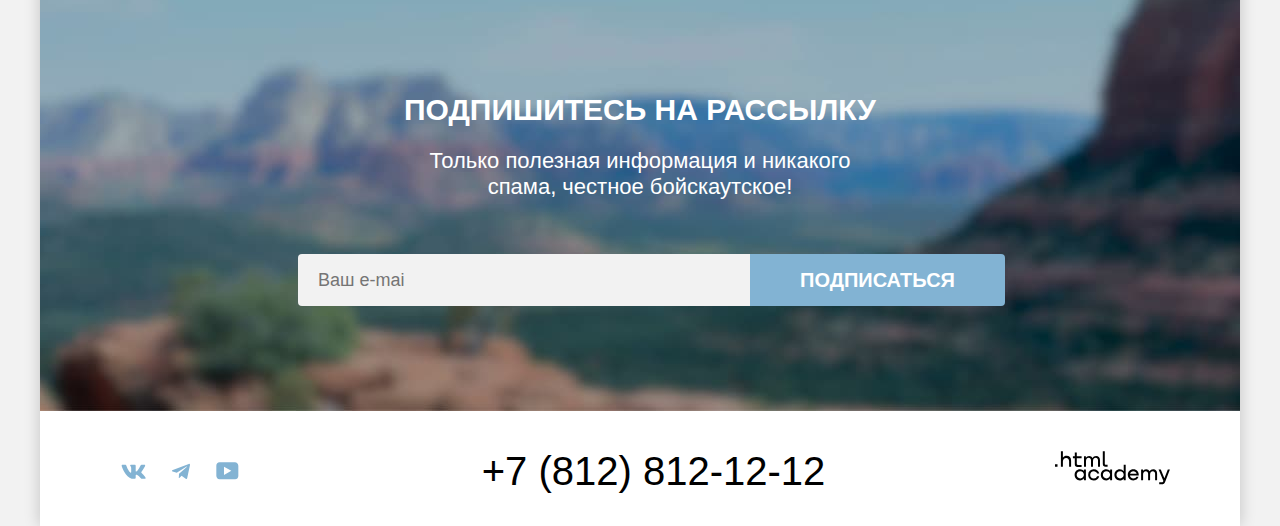
==== commit 9b686c1d: "Merge pull request #9 from NickStrokin/master" ====
--- a/index.html
+++ b/index.html
@@ -182,9 +182,7 @@
             Укажите предполагаемые даты поездки,<br />
             и мы покажем вам лучшие предложения гостиниц в Седоне
           </p>
-          <button href="#" class="hotel-search-btn">
-            Поиск гостиницы в Седоне
-          </button>
+          <a href="#" class="hotel-search-btn">Поиск гостиницы в Седоне</a>
         </section>
       </main>
       <footer class="main-footer">
--- a/styles/style.css
+++ b/styles/style.css
@@ -278,18 +278,17 @@
   top: 188px;
   background-color: rgba(255, 255, 255, 0.3);
 }
-.middle-wrapper {
+.black-text {
   position: relative;
-  text-align: center;
-}
-.middle .middle-wrapper::after {
+}
+.black-text::after {
   content: "";
   position: absolute;
   height: 2px;
-  left: 170px;
-  right: 170px;
-  top: 197px;
-  background-color: rgb(0, 0, 0);
+  width: 60px;
+  left: 60px;
+  bottom: 0;
+  background-color: rgba(0, 0, 0, 0.3);
 }
 .advantages-image {
   height: 100%;
@@ -416,6 +415,7 @@
 
 .search {
   padding: 96px 304px;
+  text-align: center;
 }
 
 .search-title {
@@ -436,8 +436,8 @@
 }
 
 .hotel-search-btn {
-  display: block;
-  font-family: "PT Sans";
+  display: inline-block;
+  font-family: "PT Sans", sans-serif;
   font-size: 20px;
   line-height: 36px;
   font-weight: bold;
@@ -720,7 +720,7 @@
 }
 
 .control-input {
-  font-family: "PT Sans";
+  font-family: "PT Sans", sans-serif;
   font-size: 18px;
   line-height: 23px;
   margin-bottom: 16px;
@@ -823,7 +823,7 @@
 }
 
 .apply-button {
-  font-family: "PT Sans";
+  font-family: "PT Sans", sans-serif;
   font-size: 16px;
   line-height: 20px;
   font-weight: bold;
@@ -849,7 +849,7 @@
 }
 
 .reset-button {
-  font-family: "PT Sans";
+  font-family: "PT Sans", sans-serif;
   font-size: 16px;
   line-height: 20px;
   font-weight: bold;
@@ -876,12 +876,27 @@
   width: 288px;
   flex-direction: row;
   align-items: flex-start;
-}
-
+  position: relative;
+}
+
+.value-label {
+  position: absolute;
+  font-size: 18px;
+  font-weight: 400;
+  line-height: 24px;
+  top: 10px;
+  color: rgba(0, 0, 0, 0.3);
+}
+.value-label-from {
+  left: 111px;
+}
+.value-label-to {
+  left: 255px;
+}
 .value-from {
   width: 143px;
   margin: 0;
-  font-family: "PT Sans";
+  font-family: "PT Sans", sans-serif;
   font-size: 18px;
   font-weight: bold;
   line-height: 24px;
@@ -890,8 +905,13 @@
   padding: 12px 20px;
   box-sizing: border-box;
   margin-right: 2px;
-}
-
+  -moz-appearance: textfield;
+}
+.value-from::-webkit-outer-spin-button,
+.value-from::-webkit-inner-spin-button {
+  -webkit-appearance: none;
+  margin: 0;
+}
 .value-from:focus {
   outline: 3px solid #83b3d3;
 }
@@ -902,19 +922,25 @@
   width: 143px;
   margin: 0;
   padding: 12px 20px;
-  font-family: "PT Sans";
+  font-family: "PT Sans", sans-serif;
   font-size: 18px;
   font-weight: bold;
   line-height: 24px;
   border: none;
   border-radius: 0 4px 4px 0;
   box-sizing: border-box;
+  -moz-appearance: textfield;
 }
 .value-to:focus {
   outline: 3px solid #83b3d3;
 }
 .value-to:active {
   outline: 2px solid #000;
+}
+.value-to::-webkit-outer-spin-button,
+.value-to::-webkit-inner-spin-button {
+  -webkit-appearance: none;
+  margin: 0;
 }
 .range-container {
   width: 288px;
@@ -1153,7 +1179,7 @@
 }
 
 .favorite-button {
-  font-family: "PT Sans";
+  font-family: "PT Sans", sans-serif;
   background-color: #82b3d3;
   border: none;
   font-size: 16px;
@@ -1300,7 +1326,7 @@
   width: 452px;
   padding: 14px 345px 14px 20px;
 
-  font-family: "PT Sans";
+  font-family: "PT Sans", sans-serif;
   font-size: 18px;
   line-height: 24px;
   border: none;
@@ -1311,7 +1337,7 @@
 }
 
 .subscribe-button {
-  font-family: "PT Sans";
+  font-family: "PT Sans", sans-serif;
   font-size: 20px;
   line-height: 36px;
   text-transform: uppercase;
@@ -1586,8 +1612,8 @@
   background-color: #333333;
 }
 
-.tooltip-switch:hover + .tooltip-message,
-.tooltip-switch:focus + .tooltip-message {
+.tooltip:hover .tooltip-report,
+.tooltip-switch:focus + .tooltip-report {
   display: block;
 }
 
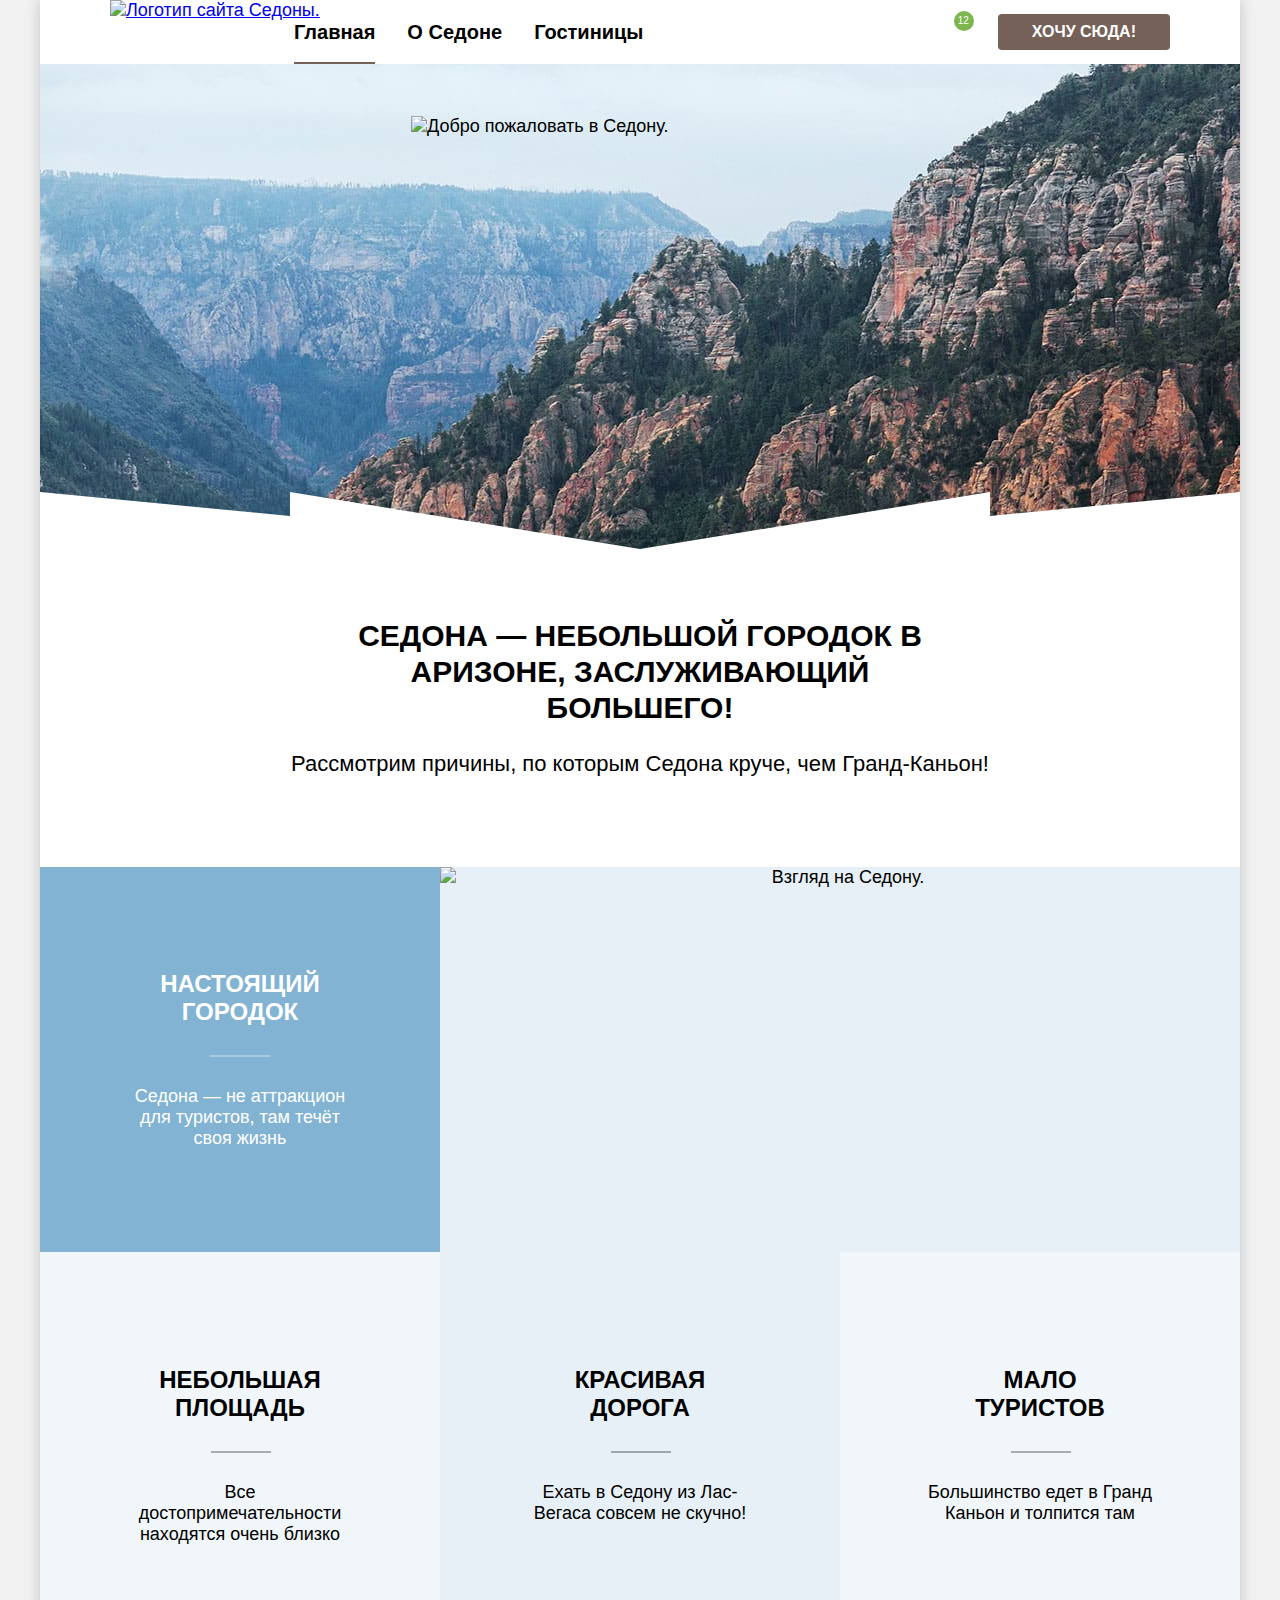
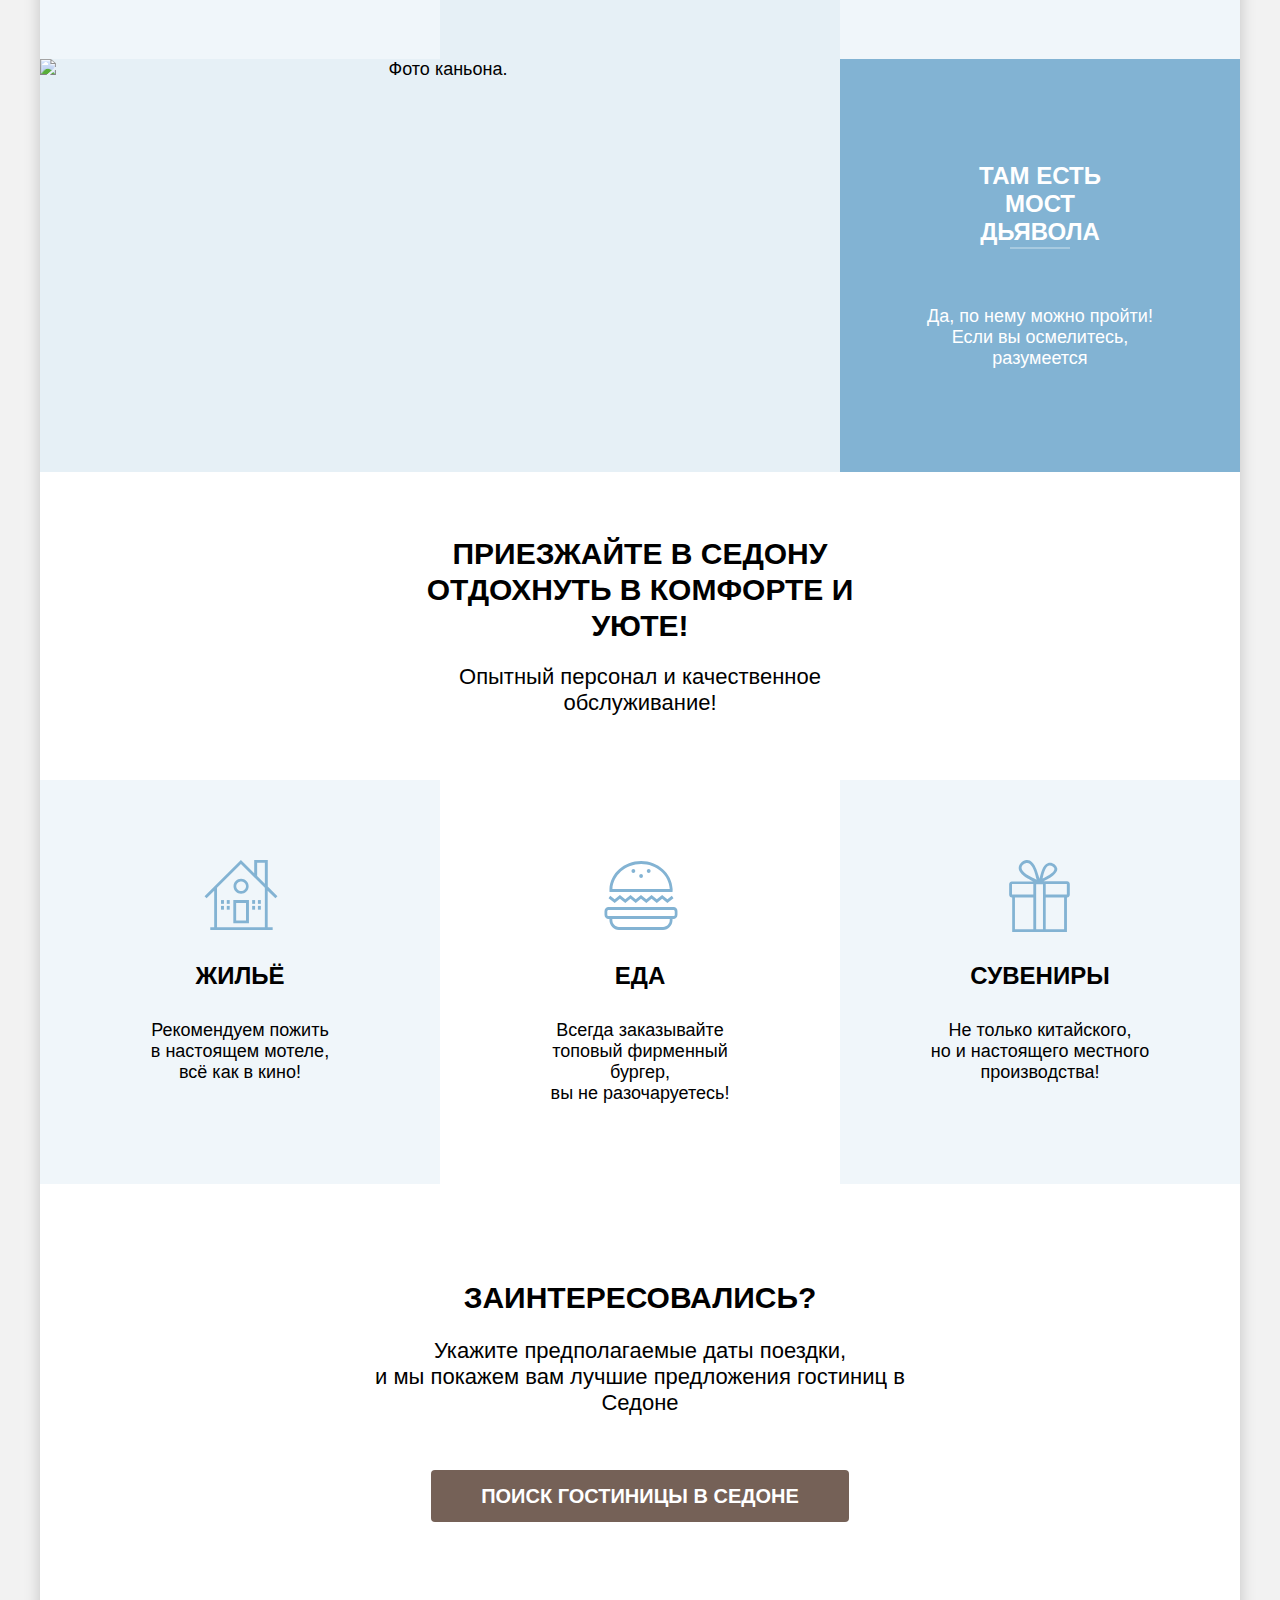
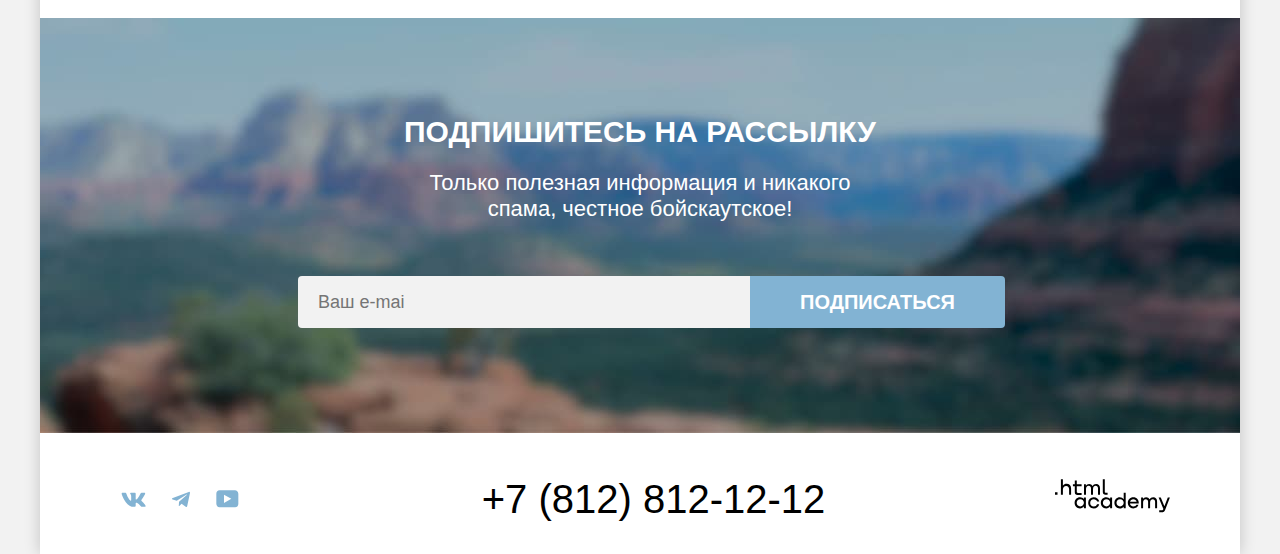
==== commit 20b1a9aa: "Правки по проекту" ====
--- a/index.html
+++ b/index.html
@@ -5,11 +5,9 @@
     <meta http-equiv="X-UA-Compatible" content="IE=edge" />
     <meta name="viewport" content="width=device-width, initial-scale=1.0" />
     <title>HTML Academy: Седона</title>
-
     <link rel="stylesheet" href="styles/style.css" />
     <link rel="icon" href="favicon.ico" type="image/x-icon" />
   </head>
-
   <body>
     <div class="page-container">
       <header class="main-header">
@@ -17,7 +15,7 @@
           <a href="index.html" class="header-logo">
             <img
               src="images/main-logo.svg"
-              alt="Логотип сайта"
+              alt="Логотип сайта Седоны."
               width="140"
               height="70"
             />
@@ -57,7 +55,7 @@
           <h2 class="visually-hidden">Приглашение посетить город</h2>
           <img
             src="images/welcome.svg"
-            alt="Welcome"
+            alt="Добро пожаловать в Седону."
             class="welcome"
             width="458"
             height="352"
@@ -71,7 +69,6 @@
           <p class="reason-of-advantages">
             Рассмотрим причины, по которым Седона круче, чем Гранд-Каньон!
           </p>
-
           <ul class="advantages-list">
             <li class="advantages-item advantages-item--blue">
               <div class="contain-of-advantages">
@@ -85,7 +82,7 @@
               <img
                 class="advantages-image"
                 src="images/advantages-item-1.jpg"
-                alt="Взгляд на городок"
+                alt="Взгляд на Седону."
                 width="800"
                 height="385"
               />
@@ -124,7 +121,7 @@
               <img
                 class="advantages-image"
                 src="images/advantages-item-2.jpg"
-                alt="Каньон"
+                alt="Фото каньона."
                 width="800"
                 height="385"
               />
@@ -141,7 +138,6 @@
             </li>
           </ul>
         </section>
-
         <section class="recommendations">
           <h2 class="visually-hidden">Услуги</h2>
           <p class="services-text">
@@ -162,8 +158,9 @@
             <li class="services-item food">
               <h3 class="services-box-title">Еда</h3>
               <p class="services-box-text">
-                Всегда заказывайте топовый фирменный бургер, вы не
-                разочаруетесь!
+                Всегда заказывайте<br />
+                топовый фирменный бургер,<br />
+                вы не разочаруетесь!
               </p>
             </li>
             <li class="services-item gift">
@@ -175,7 +172,6 @@
             </li>
           </ul>
         </section>
-
         <section class="search">
           <p class="search-title">Заинтересовались?</p>
           <p class="search-text">
@@ -456,7 +452,7 @@
               </button>
             </p>
           </div>
-          <a class="modal-search-button" href="#">Найти</a>
+          <button class="modal-search-button" type="button">Найти</button>
         </form>
       </div>
     </div>
--- a/styles/style.css
+++ b/styles/style.css
@@ -85,8 +85,15 @@
   font-weight: bold;
   text-align: center;
   padding: 20px 16px;
-}
-
+  transition: color 0.6s, transform 0.5s;
+}
+.navigation-link:hover {
+  color: #756257;
+  transform: scale(105%);
+}
+.navigation-link:active {
+  color: rgba(117, 97, 87, 0.3);
+}
 .active::after {
   content: "";
   position: absolute;
@@ -127,7 +134,10 @@
   background-position: center;
   background-size: 20px 20px;
 }
-
+.additional-link.favorite:hover {
+  transform: scale(1.2);
+  transition: transform 0.3s;
+}
 .number-of-favorites {
   position: absolute;
   top: 11px;
@@ -152,7 +162,10 @@
   background-position: center;
   background-size: 20px 20px;
 }
-
+.search-header:hover {
+  transform: scale(1.2);
+  transition: transform 0.3s;
+}
 .want-button {
   display: block;
   font-size: 16px;
@@ -249,7 +262,7 @@
 }
 
 .advantages-item.middle {
-  padding: 103px 85px;
+  padding: 114px 85px;
 }
 
 .advantages-item:nth-child(even) {
@@ -286,13 +299,15 @@
   position: absolute;
   height: 2px;
   width: 60px;
-  left: 60px;
-  bottom: 0;
+  left: 58px;
+  bottom: -1px;
   background-color: rgba(0, 0, 0, 0.3);
 }
 .advantages-image {
   height: 100%;
   object-fit: cover;
+  max-width: 800px;
+  max-height: 385px;
 }
 
 .middle-advantages {
@@ -503,7 +518,7 @@
   width: 1200px;
   display: flex;
   box-sizing: border-box;
-  padding: 40px 70px 30px 70px;
+  padding: 46px 70px 30px 70px;
   justify-content: space-between;
 }
 
@@ -590,8 +605,8 @@
   display: flex;
   color: white;
   align-items: center;
-  padding: 40px 70px 70px;
-  justify-content: space-between;
+  padding: 40px 70px 60px;
+  justify-content: flex-start;
 }
 
 .inner-title {
@@ -608,6 +623,7 @@
   color: white;
   padding: 0;
   margin: 0 0 0 67px;
+  padding-top: 8px;
 }
 
 .breadcrumbs-link {
@@ -664,17 +680,23 @@
 .facilities-group {
   border: none;
   padding: 0;
+  margin: 0;
+  margin-right: 70px;
 }
 
 .type-house-group {
   border: none;
   padding: 0;
+  margin: 0;
+  margin-right: auto;
 }
 
 .value-group {
   border: none;
   display: block;
   padding: 0;
+  margin: 0;
+  margin-right: 70px;
   align-self: flex-start;
 }
 
@@ -702,6 +724,7 @@
   line-height: 24px;
   font-weight: bold;
   margin-bottom: 32px;
+  padding-left: 0;
 }
 
 .type-house-title {
@@ -746,8 +769,8 @@
   width: 20px;
   height: 20px;
   position: absolute;
-  left: 0;
-  top: 0;
+  left: -1px;
+  top: 1px;
   background-color: #ffffff;
   border-radius: 4px;
 }
@@ -757,8 +780,8 @@
   width: 11px;
   height: 6px;
   position: absolute;
-  left: 4px;
-  top: 5px;
+  left: 2px;
+  top: 6px;
   border-left: 2px solid #000000;
   border-bottom: 2px solid #000000;
   transform: rotate(-45deg);
@@ -954,7 +977,7 @@
   height: 1px;
   border-top: 4px solid rgba(255, 255, 255, 0.3);
   position: absolute;
-  top: 3px;
+  top: 14px;
   left: 0;
 }
 
@@ -987,7 +1010,7 @@
 }
 
 .catalog {
-  padding: 50px 70px 60px 70px;
+  padding: 48px 70px 60px 70px;
   box-sizing: border-box;
 }
 
@@ -1004,6 +1027,7 @@
   line-height: 36px;
   font-weight: 700;
   text-transform: uppercase;
+  padding-top: 6px;
 }
 
 .drop-down-wrapper {
@@ -1145,6 +1169,8 @@
 .image-of-card {
   order: 0;
   margin-bottom: 16px;
+  max-width: 300px;
+  max-height: 212px;
 }
 
 .title-of-card {
@@ -1266,7 +1292,7 @@
   display: flex;
   align-items: center;
   margin-left: 0;
-  margin-top: 40px;
+  margin-top: 36px;
 }
 
 .button-of-pagination {
@@ -1396,6 +1422,8 @@
 
 .modal {
   display: none;
+  margin-left: auto;
+  margin-right: auto;
   position: fixed;
   top: 0;
   left: 0;
